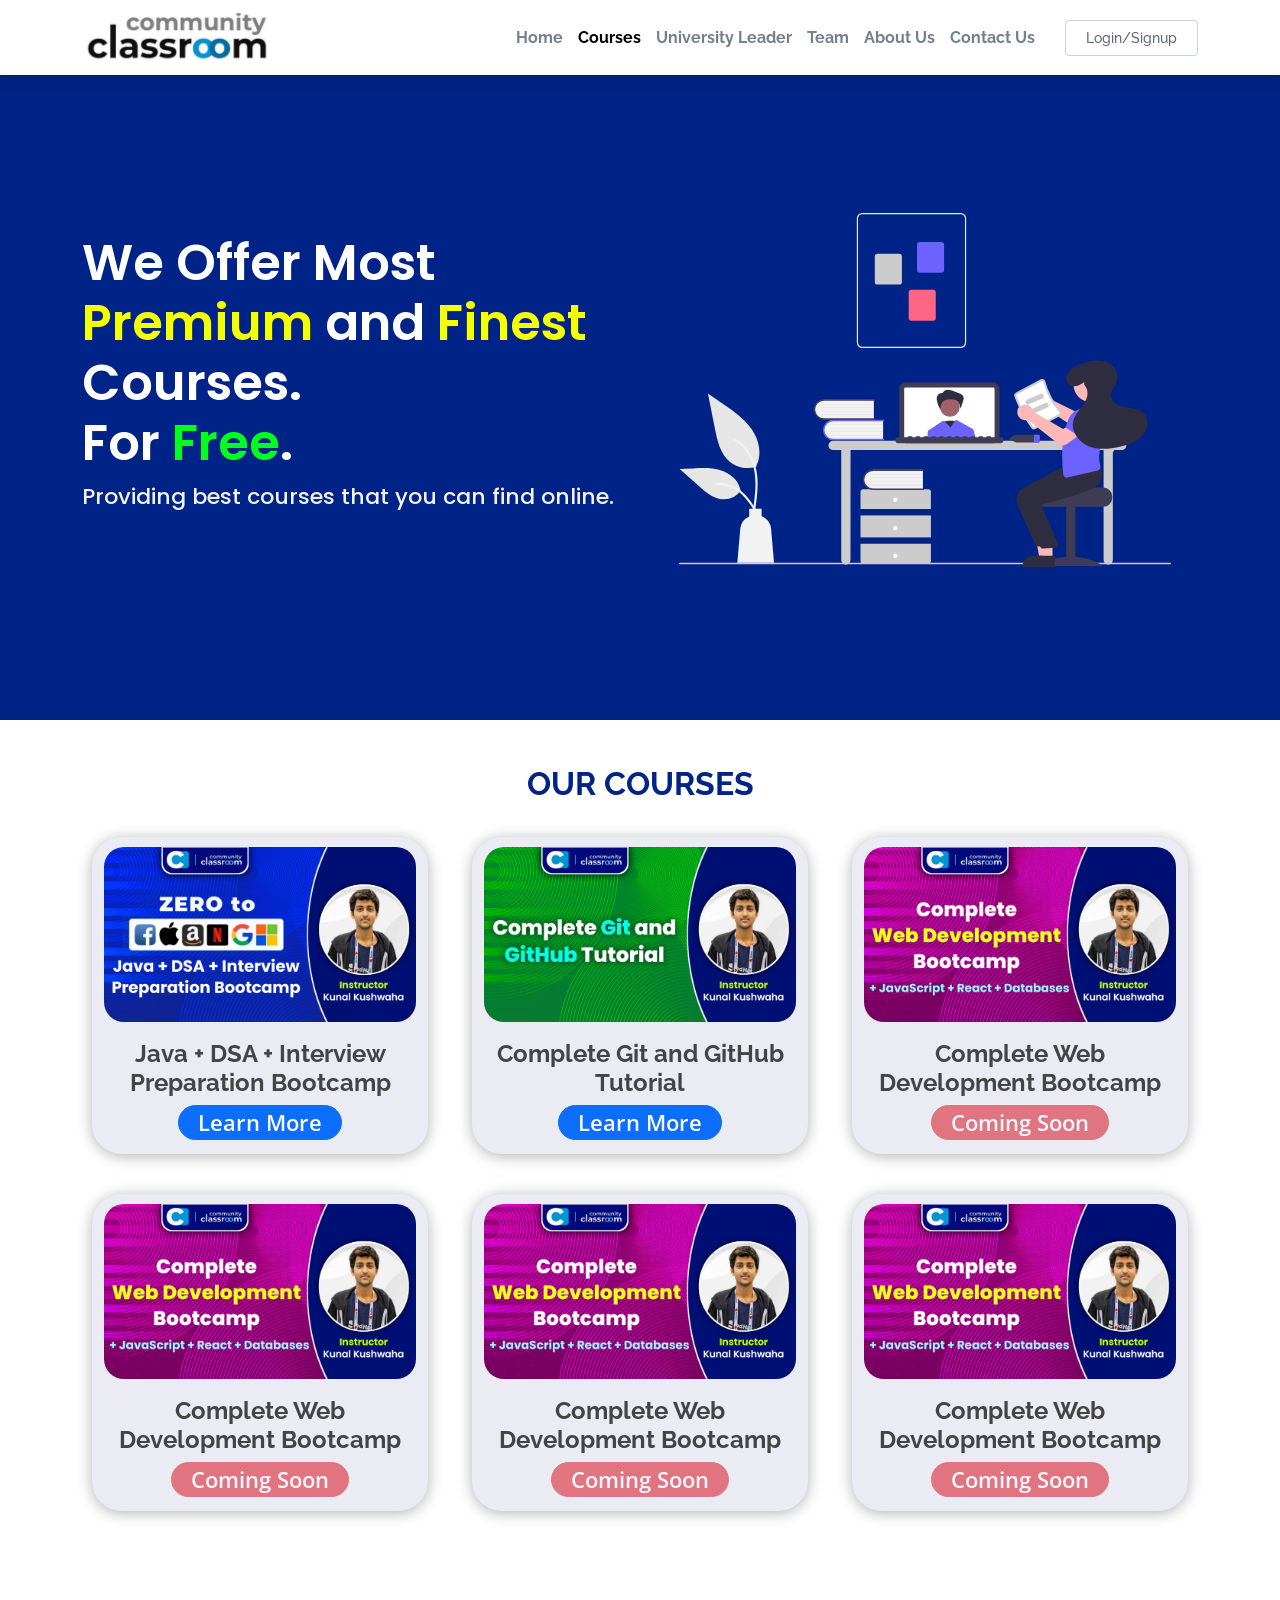
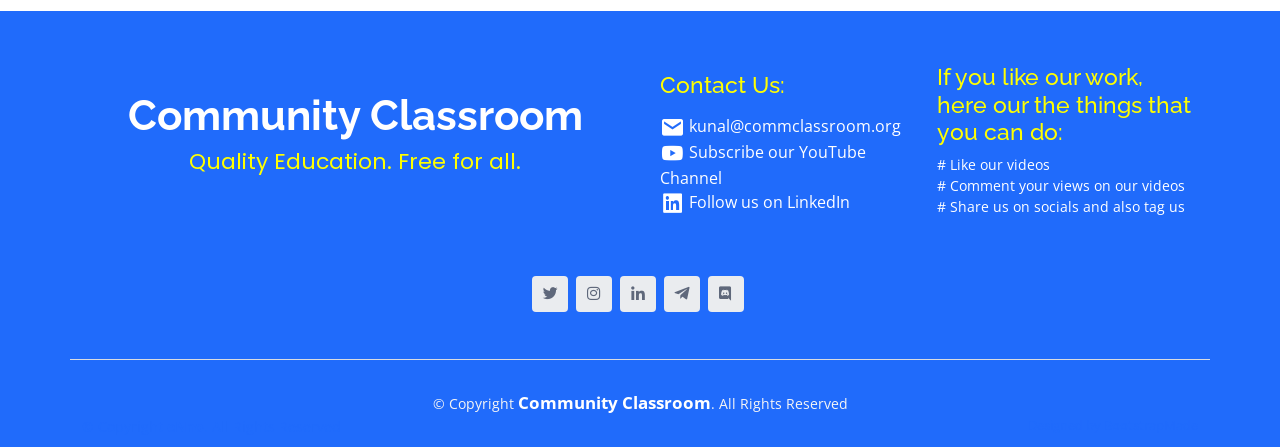
==== courses.html @ dfbcad8d "website template for commclassroom" ====
<!DOCTYPE html>
<html lang="en">

<head>
    <meta charset="utf-8">
    <meta content="width=device-width, initial-scale=1.0" name="viewport">

    <title>Community Classroom - Quality Education. Free for all.</title>
    <meta content="" name="description">
    <meta content="" name="keywords">

    <!-- Favicons -->
    <link href="assets/img/logo.png" rel="icon">
    <link href="assets/img/logo.png" rel="apple-touch-icon">

    <!-- Google Fonts -->
    <link href="https://fonts.googleapis.com/css?family=Open+Sans:300,300i,400,400i,600,600i,700,700i|Raleway:300,300i,400,400i,500,500i,600,600i,700,700i|Poppins:300,300i,400,400i,500,500i,600,600i,700,700i" rel="stylesheet">

    <!-- Vendor CSS Files -->
    <link href="assets/vendor/bootstrap/css/bootstrap.min.css" rel="stylesheet">
    <link href="assets/vendor/bootstrap-icons/bootstrap-icons.css" rel="stylesheet">
    <link href="assets/vendor/boxicons/css/boxicons.min.css" rel="stylesheet">
    <link href="assets/vendor/glightbox/css/glightbox.min.css" rel="stylesheet">
    <link href="assets/vendor/swiper/swiper-bundle.min.css" rel="stylesheet">

    <!-- Template Main CSS File -->
    <link href="assets/css/style.css" rel="stylesheet">
</head>

<body>

    <!-- ======= Header ======= -->
    <header id="header" class="fixed-top">
        <div class="container d-flex align-items-center justify-content-between">

            <h1 class="logo"><a href="index.html"><img src="assets/img/logo2.jpg" alt="" class="img-fluid"></a></h1>

            <nav id="navbar" class="navbar">
                <ul>
                    <li><a class="nav-link" href="index.html">Home</a></li>
                    <li><a class="nav-link active" href="">Courses</a></li>
                    <li><a class="nav-link" href="index.html#universityleader">University Leader</a></li>
                    <li><a class="nav-link" href="index.html#team">Team</a></li>
                    <li><a class="nav-link" href="index.html#about">About Us</a></li>
                    <!-- <li class="dropdown"><a href="#"><span>Drop Down</span> <i class="bi bi-chevron-down"></i></a>
                        <ul>
                            <li><a href="#">Drop Down 1</a></li>
                 <li class="dropdown"><a href="#"><span>Deep Drop Down</span> <i class="bi bi-chevron-right"></i></a>
                <ul>
                  <li><a href="#">Deep Drop Down 1</a></li>
                  <li><a href="#">Deep Drop Down 2</a></li>
                  <li><a href="#">Deep Drop Down 3</a></li>
                  <li><a href="#">Deep Drop Down 4</a></li>
                  <li><a href="#">Deep Drop Down 5</a></li>
                </ul>
              </li>
              <li><a href="#">Drop Down 2</a></li>
              <li><a href="#">Drop Down 3</a></li>
              <li><a href="#">Drop Down 4</a></li>
            </ul>
          </li>-->
                    <li><a class="nav-link scrollto" href="#contact">Contact Us</a></li>
                    <li><a class="getstarted" href="">Login/Signup</a></li>
                </ul>
                <i class="bi bi-list mobile-nav-toggle"></i>
            </nav><!-- .navbar -->

        </div>
    </header>
    <!-- End Header -->


    <!-- ======= Hero Section ======= -->
    <section id="coursepage" class="d-flex align-items-center">

        <div class="container">
            <div class="row">
                <div class="col-lg-6 pt-5 pt-lg-0 order-2 order-lg-1 d-flex flex-column justify-content-center" style="justify-content: center;">
                    <h1>We Offer Most <span style="color: #F4FF00">Premium</span> and <span style="color: #F4FF00">Finest</span> Courses. <br> For <span style="color: #00FF1D">Free</span>.</h1>
                    <h2>Providing best courses that you can find online.</h2>
                </div>
                <div class="col-lg-6 order-1 order-lg-2 coursepage-img">
                    <img src="assets/img/course.svg" class="img-fluid" style="height: 90%" alt="">
                </div>
            </div>
        </div>

    </section>
    <!-- End Hero -->


    <main id="main">


        <!-- ======= Courses Section ======= -->
        <section id="coursespanel" class="coursespanel">
            <div class="container">

                <div class="section-title" style="padding-bottom: 12px">
                    <h2>Our Courses</h2>
                </div>

                <div class="row justify-content-center">
                    <div class="col-lg-4 col-md-6 d-flex align-items-stretch">
                        <div class="coursecard">
                            <img src="assets/img/coursebanners/javadsabootcamp.jpg" alt="">
                            <h3>Java + DSA + Interview Preparation Bootcamp</h3>
                            <a class="btn btn-primary button" href="courses/javadsabootcamp.html" role="button">Learn More</a>
                        </div>
                    </div>

                    <div class="col-lg-4 col-md-6 d-flex align-items-stretch">
                        <div class="coursecard">
                            <img src="assets/img/coursebanners/gitandgithub.jpg" alt="">
                            <h3>Complete Git and GitHub Tutorial</h3>
                            <a class="btn btn-primary button" href="courses/gitandgithub.html" role="button">Learn More</a>
                        </div>
                    </div>

                    <div class="col-lg-4 col-md-6 d-flex align-items-stretch">
                        <div class="coursecard">
                            <img src="assets/img/coursebanners/webdevelopment.jpg" alt="">
                            <h3>Complete Web Development Bootcamp</h3>
                            <a class="btn btn-danger button disabled" href="#" role="button">Coming Soon</a>
                        </div>
                    </div>
                    
                    <div class="col-lg-4 col-md-6 d-flex align-items-stretch">
                        <div class="coursecard">
                            <img src="assets/img/coursebanners/webdevelopment.jpg" alt="">
                            <h3>Complete Web Development Bootcamp</h3>
                            <a class="btn btn-danger button disabled" href="#" role="button">Coming Soon</a>
                        </div>
                    </div>
                    
                    <div class="col-lg-4 col-md-6 d-flex align-items-stretch">
                        <div class="coursecard">
                            <img src="assets/img/coursebanners/webdevelopment.jpg" alt="">
                            <h3>Complete Web Development Bootcamp</h3>
                            <a class="btn btn-danger button disabled" href="#" role="button">Coming Soon</a>
                        </div>
                    </div>
                    
                    <div class="col-lg-4 col-md-6 d-flex align-items-stretch">
                        <div class="coursecard">
                            <img src="assets/img/coursebanners/webdevelopment.jpg" alt="">
                            <h3>Complete Web Development Bootcamp</h3>
                            <a class="btn btn-danger button disabled" href="#" role="button">Coming Soon</a>
                        </div>
                    </div>
                </div>

            </div>
        </section>

        <!-- ======= Courses Section ======= -->

   
    </main>


    <!-- ======= Footer ======= -->
    <footer id="contact">

        <div class="footer-top">

            <div class="container">

                <div class="row justify-content-center">
                    <div class="col-sm-6 foot1">
                        <h3>Community Classroom</h3>
                        <p class="tagline">Quality Education. Free for all.</p>
                    </div>
                    <div class="col-sm-3 foot2">
                        <h3>Contact Us:</h3>
                        <span><i class='bx bxs-envelope'></i>kunal@commclassroom.org</span><br>
                        <span><i class='bx bxl-youtube'></i><a href="https://www.youtube.com/c/KunalKushwaha">Subscribe our YouTube Channel</a></span><br>
                        <span><i class='bx bxl-linkedin-square'></i><a href="https://www.linkedin.com/company/commclassroom">Follow us on LinkedIn</a></span><br>
                    </div>
                    <div class="col-sm-3 foot3">
                        <h3>If you like our work, here our the things that you can do:</h3>
                        <p># Like our videos <br> # Comment your views on our videos <br> # Share us on socials and also tag us</p>
                    </div>
                </div>

                <div class="social-links">
                    <a href="https://twitter.com/commclassroom" class="twitter"><i class="bx bxl-twitter"></i></a>
                    <a href="https://www.instagram.com/commclassroom/" class="instagram"><i class="bx bxl-instagram"></i></a>
                    <a href="https://www.linkedin.com/company/commclassroom" class="linkedin"><i class="bx bxl-linkedin"></i></a>
                    <a href="https://t.me/commclassroom" class="telegram"><i class="bx bxl-telegram"></i></a>
                    <a href="https://discord.io/commclassroom" class="discord"><i class="bx bxl-discord"></i></a>
                </div>

            </div>
        </div>

        <div class="container footer-bottom clearfix">
            <div class="cccopyright">
                © Copyright <strong><span style="color: white; font-size: 17px">Community Classroom</span></strong>. All Rights Reserved
            </div>
            <div class="copyright">
                &copy; Copyright <strong><span>eNno</span></strong>. All Rights Reserved
            </div>
            <div class="credits">
                Designed by <a href="https://bootstrapmade.com/">BootstrapMade</a>
            </div>
        </div>
    </footer>
    <!-- End Footer -->



    <a href="#" class="back-to-top d-flex align-items-center justify-content-center"><i class="bi bi-arrow-up-short"></i></a>

    <!-- Vendor JS Files -->
    <script src="assets/vendor/bootstrap/js/bootstrap.bundle.min.js"></script>
    <script src="assets/vendor/glightbox/js/glightbox.min.js"></script>
    <script src="assets/vendor/isotope-layout/isotope.pkgd.min.js"></script>
    <script src="assets/vendor/php-email-form/validate.js"></script>
    <script src="assets/vendor/purecounter/purecounter.js"></script>
    <script src="assets/vendor/swiper/swiper-bundle.min.js"></script>

    <!-- Template Main JS File -->
    <script src="assets/js/main.js"></script>

</body>

</html>
---- assets/css/style.css ----
/*--------------------------------------------------------------
# General
--------------------------------------------------------------*/
body {
    font-family: "Open Sans", sans-serif;
    color: #444444;
}

a {
    color: #14c871;
    text-decoration: none;
}

a:hover {
    color: #206bfb;
    text-decoration: none;
}

h1,
h2,
h3,
h4,
h5,
h6 {
    font-family: "Raleway", sans-serif;
}




/*--------------------------------------------------------------
# Back to top button
--------------------------------------------------------------*/
.back-to-top {
    position: fixed;
    visibility: hidden;
    opacity: 0;
    right: 15px;
    bottom: 15px;
    z-index: 996;
    background-color: darkblue;
    width: 40px;
    height: 40px;
    border-radius: 4px;
    transition: all 0.4s;
}

.back-to-top i {
    font-size: 24px;
    color: #fff;
    line-height: 0;
}

.back-to-top:hover {
    background: #33eb92;
    color: #fff;
}

.back-to-top.active {
    visibility: visible;
    opacity: 1;
}




/*--------------------------------------------------------------
# Header
--------------------------------------------------------------*/
#header {
    background: #fff;
    transition: all 0.5s;
    z-index: 997;
    padding: 5px 0;
    box-shadow: 0px 2px 15px rgba(0, 0, 0, 0.2);
}

#header.header-scrolled {
    box-shadow: 0px 2px 15px rgba(0, 0, 0, 0.4);
    padding: 0px 0;
}

#header .logo {
    font-size: 27px;
    margin: 0;
    padding: 0;
    line-height: 1;
    font-weight: 800;
    letter-spacing: 0.5px;
}

#header .logo a {
    color: dodgerblue;
}

#header .logo img {
    height: 60px;
    margin-bottom: 5px;
}

@media (max-width: 991px) {
    #header {
        padding: 12px 0;
    }
}


/*--------------------------------------------------------------
# Navigation Menu
--------------------------------------------------------------*/
/**
* Desktop Navigation 
*/
.navbar {
    padding: 0;
}

.navbar ul {
    margin: 0;
    padding: 0;
    display: flex;
    list-style: none;
    align-items: center;
}

.navbar li {
    position: relative;
}

.navbar a,
.navbar a:focus {
    display: flex;
    align-items: center;
    justify-content: space-between;
    padding: 10px 0 10px 15px;
    font-family: "Raleway", sans-serif;
    font-size: 16px;
    font-weight: 700;
    color: slategrey;
    white-space: nowrap;
    transition: 0.3s;
}

.navbar a i,
.navbar a:focus i {
    font-size: 12px;
    line-height: 0;
    margin-left: 5px;
}

.navbar a:hover,
.navbar .active,
.navbar .active:focus,
.navbar li:hover > a {
    color: #000000;
}

.navbar .getstarted {
    padding: 10px 20px;
    margin-left: 30px;
    border-radius: 4px;
    line-height: 1;
    color: #5f687b;
    font-size: 14px;
    font-weight: 500;
    border: 1px solid #cdd1d9;
}

.navbar .getstarted:focus-within {
    font-size: 14px;
    font-weight: 500;
    transition: 0.8s;
    padding: 10px 20px;
    margin-left: 30px;
    border-radius: 4px;
    line-height: 1;
}

.navbar .getstarted:hover {
    transition: 0.3s;
    background: #206bfb;
    color: #fff;
    border-color: #206bfb;
}

.navbar .dropdown ul {
    display: block;
    position: absolute;
    left: 14px;
    top: calc(100% + 30px);
    margin: 0;
    padding: 10px 0;
    z-index: 99;
    opacity: 0;
    visibility: hidden;
    background: #fff;
    box-shadow: 0px 0px 30px rgba(127, 137, 161, 0.25);
    transition: 0.3s;
    border-radius: 4px;
}

.navbar .dropdown ul li {
    min-width: 200px;
}

.navbar .dropdown ul a {
    padding: 10px 20px;
    font-size: 15px;
    text-transform: none;
    font-weight: 600;
}

.navbar .dropdown ul a i {
    font-size: 12px;
}

.navbar .dropdown ul a:hover,
.navbar .dropdown ul .active:hover,
.navbar .dropdown ul li:hover > a {
    color: #16df7e;
}

.navbar .dropdown:hover > ul {
    opacity: 1;
    top: 100%;
    visibility: visible;
}

.navbar .dropdown .dropdown ul {
    top: 0;
    left: calc(100% - 30px);
    visibility: hidden;
}

.navbar .dropdown .dropdown:hover > ul {
    opacity: 1;
    top: 0;
    left: 100%;
    visibility: visible;
}

@media (max-width: 1366px) {
    .navbar .dropdown .dropdown ul {
        left: -90%;
    }

    .navbar .dropdown .dropdown:hover > ul {
        left: -100%;
    }
}

/**
* Mobile Navigation 
*/
.mobile-nav-toggle {
    color: #5f687b;
    font-size: 28px;
    cursor: pointer;
    display: none;
    line-height: 0;
    transition: 0.5s;
}

.mobile-nav-toggle.bi-x {
    color: #fff;
}

@media (max-width: 991px) {
    .mobile-nav-toggle {
        display: block;
    }

    .navbar ul {
        display: none;
    }
}

.navbar-mobile {
    position: fixed;
    overflow: hidden;
    top: 0;
    right: 0;
    left: 0;
    bottom: 0;
    background: rgba(73, 80, 94, 0.9);
    transition: 0.3s;
    z-index: 999;
}

.navbar-mobile .mobile-nav-toggle {
    position: absolute;
    top: 15px;
    right: 15px;
}

.navbar-mobile ul {
    display: block;
    position: absolute;
    top: 55px;
    right: 15px;
    bottom: 15px;
    left: 15px;
    padding: 10px 0;
    border-radius: 10px;
    background-color: #fff;
    overflow-y: auto;
    transition: 0.3s;
}

.navbar-mobile a {
    padding: 10px 20px;
    font-size: 15px;
    color: #5f687b;
}

.navbar-mobile a:hover,
.navbar-mobile .active,
.navbar-mobile li:hover > a {
    color: #16df7e;
}

.navbar-mobile .getstarted {
    margin: 15px;
    padding: 10px 15px;
}

.navbar-mobile .dropdown ul {
    position: static;
    display: none;
    margin: 10px 20px;
    padding: 10px 0;
    z-index: 99;
    opacity: 1;
    visibility: visible;
    background: #fff;
    box-shadow: 0px 0px 30px rgba(127, 137, 161, 0.25);
}

.navbar-mobile .dropdown ul li {
    min-width: 200px;
}

.navbar-mobile .dropdown ul a {
    padding: 10px 20px;
}

.navbar-mobile .dropdown ul a i {
    font-size: 12px;
}

.navbar-mobile .dropdown ul a:hover,
.navbar-mobile .dropdown ul .active:hover,
.navbar-mobile .dropdown ul li:hover > a {
    color: #16df7e;
}

.navbar-mobile .dropdown > .dropdown-active {
    display: block;
}




/*--------------------------------------------------------------
# Hero Section
--------------------------------------------------------------*/
#hero {
    width: 100%;
    height: 70vh;
    background: #ffffff;
    padding-top: 160px;
}

#hero h1 {
    margin: 0;
    font-size: 55px;
    font-weight: 700;
    line-height: 65px;
    color: #181818;
}

#hero h2 {
    color: #858ea1;
    margin: 8px 0px 35px 0;
    font-size: 22px;
    line-height: 32px;
}

#hero .btn-courses {
    font-family: "Raleway", sans-serif;
    font-weight: 500;
    font-size: 16px;
    letter-spacing: 1px;
    display: inline-block;
    padding: 11px 25px 10px 25px;
    border-radius: 20px;
    transition: 0.3s;
    color: #fff;
    background: #206bfb;
    box-shadow: 0 5px 28px rgba(0, 255, 50, 0.15);
}

#hero .btn-courses:hover {
    border-radius: 15px;
    background: #0017FF;
    color: #fff;
    box-shadow: 0 0 28px rgba(32, 107, 251, 0.40);
}

#hero .btn-watch-video {
    font-size: 16px;
    display: inline-block;
    transition: 0.5s;
    margin-left: 25px;
    color: #5f687b;
    display: inline-flex;
    align-items: center;
    justify-content: center;
}

#hero .btn-watch-video i {
    color: #949cac;
    font-size: 32px;
    line-height: 0;
    margin-right: 8px;
}

#hero .btn-watch-video:hover i {
    color: #16df7e;
}

#hero .animated {
    animation: up-down 2s ease-in-out infinite alternate-reverse both;
}

@media (max-width: 991px) {
    #hero {
        height: 100vh;
    }

    #hero .animated {
        -webkit-animation: none;
        animation: none;
    }

    #hero .hero-img {
        text-align: center;
    }

    #hero .hero-img img {
        width: 50%;
    }
}

@media (max-width: 768px) {
    #hero {
        height: auto;
    }

    #hero h1 {
        font-size: 28px;
        line-height: 36px;
    }

    #hero h2 {
        font-size: 18px;
        line-height: 24px;
        margin-bottom: 30px;
    }

    #hero .hero-img img {
        width: 70%;
    }
}

@media (max-width: 575px) {
    #hero .hero-img img {
        width: 80%;
    }
}

@-webkit-keyframes up-down {
    0% {
        transform: translateY(10px);
    }

    100% {
        transform: translateY(-10px);
    }
}

@keyframes up-down {
    0% {
        transform: translateY(10px);
    }

    100% {
        transform: translateY(-10px);
    }
}




/*--------------------------------------------------------------
# Sections General
--------------------------------------------------------------*/
section {
    padding: 60px 0;
    overflow: hidden;
}

.section-bg {
    background-color: #F2F4F7;
}

.section-title {
    margin-top: 15px;
    text-align: center;
    padding: 30px 0;
    position: relative;
}

.section-title h2 {
    font-size: 32px;
    font-weight: 700;
    text-transform: uppercase;
    margin-top: -60px;
    margin-bottom: 20px;
    padding-bottom: 0;
    color: #5f687b;
    position: relative;
    z-index: 2;
}

.section-title span {
    position: absolute;
    top: 0px;
    color: #f0f1f3;
    opacity: 0;
    left: 0;
    right: 0;
    z-index: 1;
    font-weight: 700;
    font-size: 52px;
    text-transform: uppercase;
    line-height: 0;
}

.section-title p {
    margin-bottom: 0;
    position: relative;
    z-index: 2;
}

@media (max-width: 575px) {
    .section-title h2 {
        font-size: 28px;
        margin-bottom: 15px;
    }

    .section-title span {
        font-size: 38px;
    }
}




/*--------------------------------------------------------------
# Courses
--------------------------------------------------------------*/

.courses h2 {
    color: black;
}

.courses .coursecard {
    text-align: center;
    margin-bottom: 20px;
    padding: 10px 12px 14px;
    ;
    background: #ebecf3;
    border-radius: 30px;
    transition: 0.3s;
    box-shadow: 0px 2px 15px rgba(0, 0, 0, 0.3);
}

.courses .coursecard img {
    transition: 0.3s;
    max-width: 100%;
    margin: 0 0 18px 0;
    border-radius: 20px;
}

.courses .coursecard h3 {
    font-weight: 700;
    margin-bottom: 10px;
    font-size: 24px;
}

.courses .coursecard .button {
    font-size: 22px;
    font-weight: 600;
    margin-top: -3px;
    padding: 0px;
    padding-left: 19px;
    padding-right: 19px;
    border-radius: 20px;
}

.courses .coursecard p {
    padding-top: 8px;
    font-size: 14px;
    font-style: italic;
    color: #aaaaaa;
}

.courses .coursecard:hover {
    transition: 0.3s;
    background: #ffffff;
    border-radius: 50px;
    box-shadow: 0px 2px 15px rgba(0, 0, 0, 0.5);
}

.courses .coursecard:hover img {
    transition: 0.3s;
    border-radius: 40px;
}

.courses .morecourses-btn {
    font-family: "Poppins", sans-serif;
    text-transform: uppercase;
    font-weight: 500;
    font-size: 20px;
    letter-spacing: 1px;
    display: inline-block;
    padding: 4px 18px;
    border-radius: 10px;
    transition: 0.2s;
    margin-top: 17px;
    border: 2px solid #fff;
    background-color: #8400FF;
    color: #fff;
    margin-bottom: -20px;
    box-shadow: 0px 0px 10px rgba(0, 0, 0, 0.1);
}

.courses .morecourses-btn:hover {
    box-shadow: 0px 0px 30px rgba(0, 0, 0, 0.2);
    background: #FFA800;
    color: #fff;
    transition: 0.3s;
    border-radius: 20px;
}




/*--------------------------------------------------------------
# Counts
--------------------------------------------------------------*/
.counts {
    padding: 20px;
    background-color: #F2F4F7;
}

.counts h2 {
    color: #000000;
    margin-top: -25px;
}

.counts .counters span:after {
    content: "+";
}

.counts .counters span {
    margin-top: -21px;
    font-size: 48px;
    display: block;
    color: #0670aa;
    font-weight: 700;
}

.counts .counters p {
    padding: 0;
    margin: 0 15px 20px 0;
    font-family: "Raleway", sans-serif;
    font-size: 22px;
    font-weight: 600;
}




/*--------------------------------------------------------------
# About
--------------------------------------------------------------*/
#about {
    padding: 10px;
    background-color: #ffffff;
}

.about .content h2 {
    text-align: center;
    padding-bottom: 25px;
    font-weight: 700;
    font-size: 35px;
    color: #0670aa;
}

.about .content ul {
    list-style: none;
    padding: 0;
}

.about .content ul li {
    padding-bottom: 10px;
}

.about .content ul i {
    font-size: 20px;
    padding-right: 4px;
    color: #16df7e;
}

.about .content p {
    font-size: 20px;
    line-height: 30px;
}

.about .content p:last-child {
    margin-bottom: 0;
}




/*--------------------------------------------------------------
# Features
--------------------------------------------------------------*/
.features h3 {
    margin-top: -55px;
}

.features .icon-box {
    text-align: center;
    border: 1px solid #fff;
    padding: 30px 20px;
    transition: all ease-in-out 0.2s;
    background: #fff;
    border-radius: 30px;
}

.features .icon-box .icon {
    margin: 0 auto;
    display: flex;
    align-items: center;
    justify-content: center;
    margin-bottom: 20px;
    transition: ease-in-out 0.3s;
}

.features .icon-box .icon i {
    color: #16df7e;
    font-size: 120px;
    transition: 0.3s;
}

.features .icon-box h4 {
    font-weight: 700;
    margin-bottom: 15px;
    font-size: 25px;
}

.features .icon-box p {
    margin-top: -10px;
    line-height: 24px;
    font-size: 14px;
    margin-bottom: 0;
}

.features .icon-box:hover {
    transition: all ease-in-out 0.2s;
    box-shadow: 0px 2px 15px rgba(0, 0, 0, 0.1);
    border-color: #eaecef;
}

.features .icon-box:hover h4 {
    color: dodgerblue;
}



/*--------------------------------------------------------------
# Testimonials
--------------------------------------------------------------*/
.testimonials {
    padding: 40px;
    background-color: white;
}

.testimonials h2 {
    padding-top: 35px;
    color: black;
}

.testimonials .testimonial-item {
    box-sizing: content-box;
    min-height: 320px;
}

.testimonials .testimonial-item .testimonial-img {
    width: 90px;
    border-radius: 50%;
    margin: -40px 0 0 40px;
    position: relative;
    z-index: 2;
    border: 6px solid #fff;
}

.testimonials .testimonial-item h3 {
    font-size: 18px;
    font-weight: bold;
    margin: 10px 0 5px 45px;
    color: #111;
}

.testimonials .testimonial-item h4 {
    font-size: 14px;
    color: #999;
    margin: 0 0 0 45px;
}

.testimonials .testimonial-item .quote-icon-left,
.testimonials .testimonial-item .quote-icon-right {
    color: #e4e6ea;
    font-size: 26px;
}

.testimonials .testimonial-item .quote-icon-left {
    display: inline-block;
    left: -5px;
    position: relative;
}

.testimonials .testimonial-item .quote-icon-right {
    display: inline-block;
    right: -5px;
    position: relative;
    top: 10px;
}

.testimonials .testimonial-item p {
    font-style: italic;
    margin: -20px 15px 0 15px;
    padding: 20px 20px 60px 20px;
    background: white;
    position: relative;
    border-radius: 6px;
    position: relative;
    z-index: 1;
}

.testimonials .swiper-pagination {
    margin-top: 20px;
    position: relative;
}

.testimonials .swiper-pagination .swiper-pagination-bullet {
    width: 12px;
    height: 12px;
    background-color: #fff;
    opacity: 1;
    border: 1px solid dodgerblue;
}

.testimonials .swiper-pagination .swiper-pagination-bullet-active {
    background-color: dodgerblue;
}




/*--------------------------------------------------------------
# University Leader
--------------------------------------------------------------*/
.universityleader {
    background-color: #206bfb;
    background-size: cover;
    padding: 60px 0;
}

.universityleader h3 {
    color: #fff;
    font-size: 34px;
    font-weight: 700;
    padding-bottom: 15px;
}

.universityleader h2 {
    color: #fff;
    font-size: 34px;
    font-weight: 700;
    padding-bottom: 30px;
}

.universityleader p {
    padding-top: 20px;
    padding-right: 10px;
    padding-left: 10px;
    font-size: 18px;
    color: #fff;
}

.universityleader .ans {
    margin-top: -20px;
    font-weight: 600;
    font-size: 18px;
    color: #fff;
}

.universityleader .universityleader-btn {
    font-family: "Raleway", sans-serif;
    text-transform: uppercase;
    font-weight: 500;
    font-size: 16px;
    letter-spacing: 1px;
    display: inline-block;
    padding: 4px 12px;
    border-radius: 4px;
    transition: 0.2s;
    margin-top: -5px;
    border: 2px solid #fff;
    color: #fff;
}

.universityleader .universityleader-btn:hover {
    background: #fff;
    color: #206bfb;
    border-color: #206bfb;
}




/*--------------------------------------------------------------
# Team
--------------------------------------------------------------*/
.team h2 {
    color: black;
}

.team .member {
    text-align: center;
    margin-bottom: 20px;
    padding: 18px 20px;
    background: #fff;
    border-radius: 50px;
}

.team .member img {
    max-width: 100%;
    margin: 0 0 18px 0;
    border-radius: 40px;
}

.team .member h3 {
    font-weight: 700;
    margin-bottom: 2px;
    font-size: 25px;
}

.team .member span {
    font-style: italic;
    display: block;
    font-size: 16px;
}

.team .member p {
    padding-top: 8px;
    font-size: 14px;
    font-style: italic;
    color: #aaaaaa;
}

.team .member .social {
    margin-top: 15px;
}

.team .member .social a {
    color: #919191;
    transition: 0.3s;
}

.team .member .social a:hover {
    color: dodgerblue;
}

.team .member .social i {
    font-size: 18px;
    margin: 0 2px;
}




/*--------------------------------------------------------------
# Contact
--------------------------------------------------------------*/
#contact {
    background-color: #206bfb;
    color: #5f687b;
    font-size: 14px;
    position: relative;
}

#contact .footer-top {
    position: relative;
    z-index: 2;
    text-align: center;
    padding: 40px 0px;
    margin-bottom: -43px;
}

#contact .footer-top .foot1 {
    font: poppins;
    font-family: "Poppins", sans-serif;
    padding: 40px;
}

#contact .footer-top .foot1 h3 {
    margin-bottom: -4px;
    color: white;
}

#contact .footer-top .foot1 p {
    text-align: center;
    font-size: 22px;
    color: yellow;
}

#contact .footer-top h3 {
    font-size: 42px;
    font-weight: 700;
    color: yellow;
    position: relative;
    padding-bottom: 0;
    margin-bottom: 0;
}

#contact .footer-top .foot2 {
    padding: 20px;
    text-align: left;
}

#contact .footer-top .foot2 h3 {
    font-weight: 500;
    padding-bottom: 15px;
    font-size: 23px;
}

#contact .footer-top .foot3 {
    padding: 12px;
    text-align: left;
}

#contact .footer-top .foot3 h3 {
    font-weight: 500;
    padding-bottom: 0px;
    font-size: 23px;
}

#contact .footer-top .foot2 span {
    font-size: 16px;
    padding: 0px;
    color: white;
}

#contact .footer-top .foot2 span i {
    vertical-align: middle;
    font-size: 25px;
    padding-right: 4px;
    color: white;
}

#contact .footer-top .foot2 span a {
    color: white;
}

#contact .footer-top .foot2 span a:hover {
    text-decoration: underline;
    color: white;
}

#contact .footer-top .tagline {
    font-size: 23px;
    font-style: normal;
}

#contact .footer-top p {
    text-align: left;
    color: white;
    font-size: 15;
    margin: 8px 0 0 0;
    padding: 0;
}

#contact .footer-top .social-links {
    margin-top: 40px;
    margin-bottom: 50px;
}

#contact .footer-top .social-links a {
    font-size: 18px;
    display: inline-block;
    background: #eaecef;
    color: #5f687b;
    line-height: 1;
    padding: 8px 0;
    margin-right: 4px;
    border-radius: 4px;
    text-align: center;
    width: 36px;
    height: 36px;
    transition: 0.3s;
}

#contact .footer-top .social-links a:hover {
    background-color: #5f687b;
    color: #eaecef;
    text-decoration: none;
}

#contact .footer-bottom {
    border-top: 1px solid #d9dce2;
    z-index: 2;
    position: relative;
    padding-top: 10px;
    padding-bottom: 10px;
}

#contact .cccopyright {
    text-align: center;
    padding-top: 20px;
    color: whitesmoke;
}

#contact .copyright {
    color: #206bfb;
    float: left;
}

#contact .credits {
    color: #206bfb;
    float: right;
    font-size: 13px;
}

#contact .credits a {
    color: #206bfb;
}

@media (max-width: 992px) {

    #contact .copyright,
    #contact .credits {
        float: none;
        -moz-text-align-last: center;
        text-align-last: center;
    }
}




/*--------------------------------------------------------------
# Course Page
--------------------------------------------------------------*/
#coursepage {
    width: 100%;
    height: 80vh;
    background: #002387;
    padding-top: 120px;
}

#coursepage h1 {
    font-family: 'Poppins', sans-serif;
    margin: 0;
    font-size: 50px;
    font-weight: 600;
    line-height: 60px;
    color: #fff;
}

#coursepage h2 {
    font-family: 'Poppins', sans-serif;
    color: #F3F3F3;
    margin: 8px 0px 35px 0;
    font-size: 22px;
    line-height: 32px;
}

#coursepage .coursepage-img {
    display: flex;
    justify-content: center;
    align-items: center;
}



@media (max-width: 991px) {
    #coursepage {
        height: 100vh;
    }

    #coursepage .coursepage-img {
        text-align: center;
    }

    #coursepage .coursepage-img img {
        width: 50%;
    }
}

@media (max-width: 768px) {
    #coursepage {
        height: auto;
    }

    #coursepage h1 {
        font-size: 28px;
        line-height: 36px;
    }

    #coursepage h2 {
        font-size: 18px;
        line-height: 24px;
        margin-bottom: 30px;
    }

    #coursepage .coursepage-img img {
        width: 70%;
    }
}

@media (max-width: 575px) {
    #coursepage .coursepage-img img {
        width: 80%;
    }
}




/*--------------------------------------------------------------
# Courses (Course Page)
--------------------------------------------------------------*/
.coursespanel {
    background-color: #fff;
}

.coursespanel h2 {
    color: #002387;
}

.coursespanel .coursecard {
    text-align: center;
    margin-left: 10px;
    margin-right: 10px;
    margin-bottom: 40px;
    padding: 10px 12px 14px;
    ;
    background: #ebecf3;
    border-radius: 30px;
    transition: 0.3s;
    box-shadow: 0px 2px 15px rgba(0, 0, 0, 0.3);
}

.coursespanel .coursecard img {
    transition: 0.3s;
    max-width: 100%;
    margin: 0 0 18px 0;
    border-radius: 20px;
}

.coursespanel .coursecard h3 {
    font-weight: 700;
    margin-bottom: 10px;
    font-size: 24px;
}

.coursespanel .coursecard .button {
    font-size: 22px;
    font-weight: 600;
    margin-top: -3px;
    padding: 0px;
    padding-left: 19px;
    padding-right: 19px;
    border-radius: 20px;
}

.coursespanel .coursecard p {
    padding-top: 8px;
    font-size: 14px;
    font-style: italic;
    color: #aaaaaa;
}

.coursespanel .coursecard:hover {
    transition: 0.3s;
    background: #ffffff;
    border-radius: 50px;
    box-shadow: 0px 2px 15px rgba(0, 0, 0, 0.5);
}

.coursespanel .coursecard:hover img {
    transition: 0.3s;
    border-radius: 40px;
}




/*    Course View    */

#coursename {
    width: 100%;
    height: 43vh;
    background: #002387;
    padding-top: 140px;
}

#coursename h1 {
    font-family: 'Poppins', sans-serif;
    margin: 0;
    text-align: center;
    font-size: 50px;
    font-weight: 600;
    line-height: 60px;
    color: #fff;
}

#coursename h2 {
    font-family: 'Poppins', sans-serif;
    color: #F3F3F3;
    margin: 8px 0px 35px 0;
    font-size: 22px;
    line-height: 32px;
}

#coursename .dummy {}

#coursename .coursename-img {

    display: flex;
    justify-content: center;
    align-items: center;
}

#coursename .coursename-img img {
    border-radius: 20px;
    border: 5px solid #FFF;
}



@media (max-width: 991px) {
    #coursename {
        height: 100vh;
    }

    #coursename .coursename-img {
        text-align: center;
    }

    #coursename .coursename-img img {
        width: 50%;
    }
}

@media (max-width: 768px) {
    #coursename {
        height: auto;
    }

    #coursename h1 {
        font-size: 28px;
        line-height: 36px;
    }

    #coursename h2 {
        font-size: 18px;
        line-height: 24px;
        margin-bottom: 30px;
    }

    #coursename .coursename-img img {
        width: 70%;
    }
}

@media (max-width: 575px) {
    #coursename .coursename-img img {
        width: 80%;
    }
}



/*    Course View Main    */
#coursemainname {
    width: 100%;
    height: 40%;
    background: #002387;
    padding-top: 140px;
}


#coursemainname h1 {
    font-family: 'Poppins', sans-serif;
    margin: 0;
    text-align: center;
    font-size: 50px;
    font-weight: 600;
    line-height: 60px;
    color: #fff;
}

.list-group-item .button {
    color: darkblue;
    align-content: stretch;
    font-size: 28px;
    font-weight: 600;
    margin-top: -1px;
    padding: 0px;
    padding-left: 19px;
    padding-right: 19px;
    border-radius: 20px;
    background-color: yellow;
    border-style: solid;
    border-color: black;
}

.list-group-item .button:hover {
    color: yellow;
    background-color: darkblue;
    border-style: solid;
    border-color: black;
}










.tablinks {
    float: left;
    font-weight: 400;
}

.tablinks:hover {
    color: darkviolet;
    font-weight: 600;
}
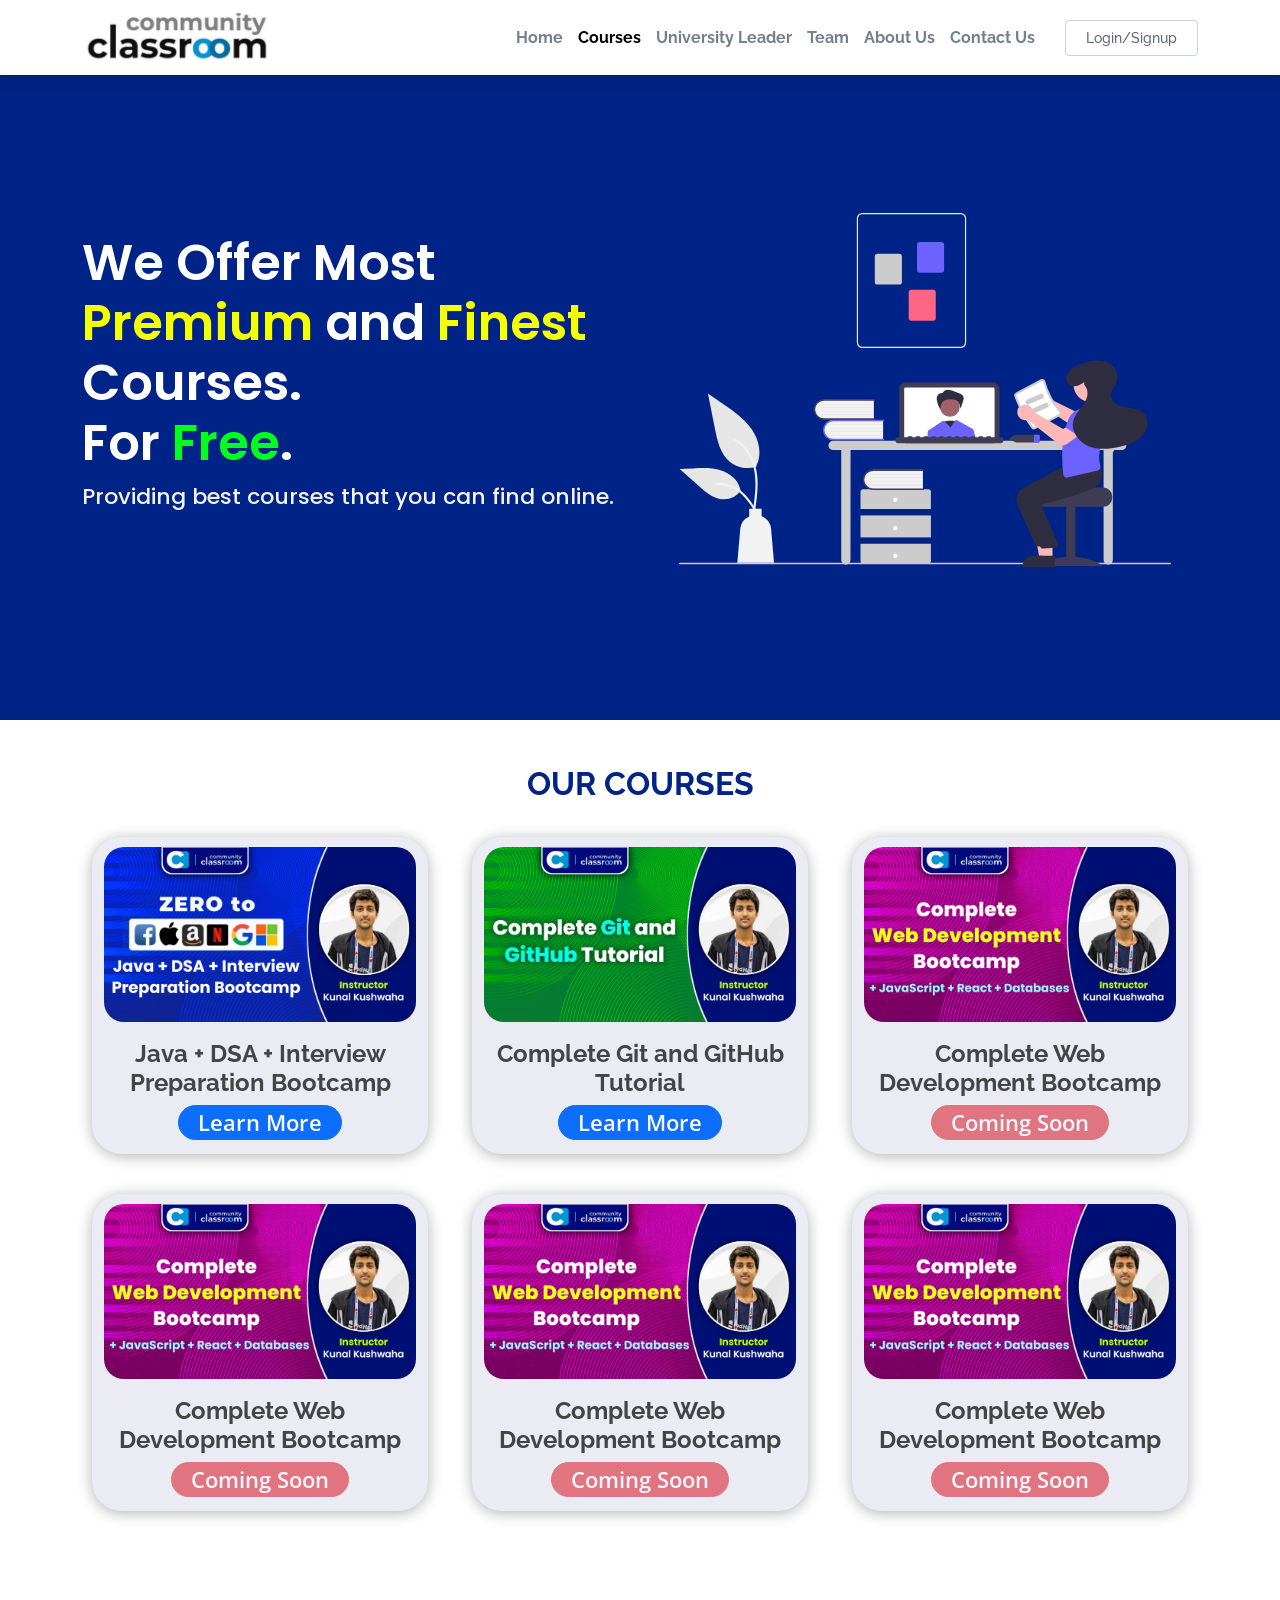
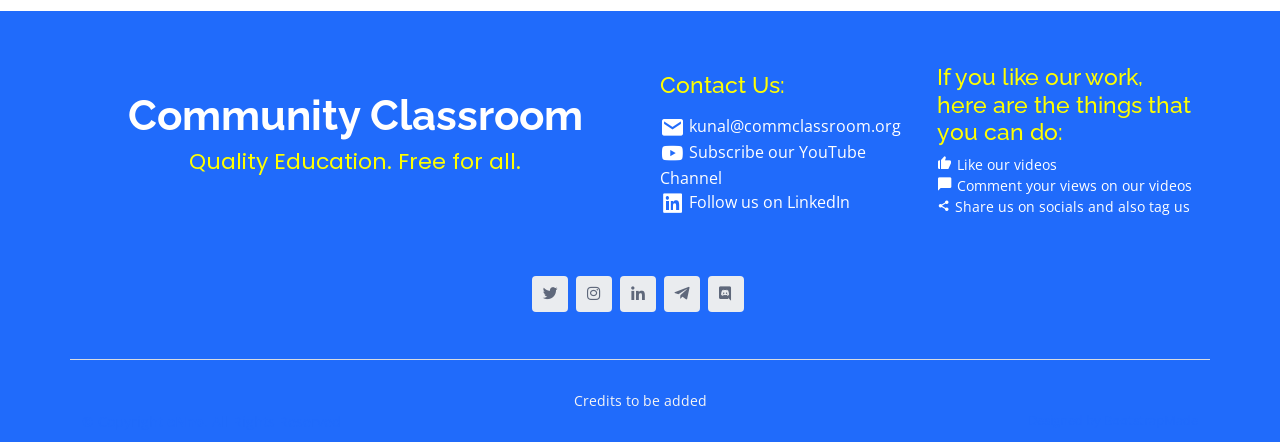
==== commit f79763e3: "made code clean" ====
--- a/courses.html
+++ b/courses.html
@@ -6,19 +6,15 @@
     <meta content="width=device-width, initial-scale=1.0" name="viewport">
 
     <title>Community Classroom - Quality Education. Free for all.</title>
-    <meta content="" name="description">
-    <meta content="" name="keywords">
 
     <!-- Favicons -->
     <link href="assets/img/logo.png" rel="icon">
-    <link href="assets/img/logo.png" rel="apple-touch-icon">
 
     <!-- Google Fonts -->
     <link href="https://fonts.googleapis.com/css?family=Open+Sans:300,300i,400,400i,600,600i,700,700i|Raleway:300,300i,400,400i,500,500i,600,600i,700,700i|Poppins:300,300i,400,400i,500,500i,600,600i,700,700i" rel="stylesheet">
 
     <!-- Vendor CSS Files -->
     <link href="assets/vendor/bootstrap/css/bootstrap.min.css" rel="stylesheet">
-    <link href="assets/vendor/bootstrap-icons/bootstrap-icons.css" rel="stylesheet">
     <link href="assets/vendor/boxicons/css/boxicons.min.css" rel="stylesheet">
     <link href="assets/vendor/glightbox/css/glightbox.min.css" rel="stylesheet">
     <link href="assets/vendor/swiper/swiper-bundle.min.css" rel="stylesheet">
@@ -42,23 +38,6 @@
                     <li><a class="nav-link" href="index.html#universityleader">University Leader</a></li>
                     <li><a class="nav-link" href="index.html#team">Team</a></li>
                     <li><a class="nav-link" href="index.html#about">About Us</a></li>
-                    <!-- <li class="dropdown"><a href="#"><span>Drop Down</span> <i class="bi bi-chevron-down"></i></a>
-                        <ul>
-                            <li><a href="#">Drop Down 1</a></li>
-                 <li class="dropdown"><a href="#"><span>Deep Drop Down</span> <i class="bi bi-chevron-right"></i></a>
-                <ul>
-                  <li><a href="#">Deep Drop Down 1</a></li>
-                  <li><a href="#">Deep Drop Down 2</a></li>
-                  <li><a href="#">Deep Drop Down 3</a></li>
-                  <li><a href="#">Deep Drop Down 4</a></li>
-                  <li><a href="#">Deep Drop Down 5</a></li>
-                </ul>
-              </li>
-              <li><a href="#">Drop Down 2</a></li>
-              <li><a href="#">Drop Down 3</a></li>
-              <li><a href="#">Drop Down 4</a></li>
-            </ul>
-          </li>-->
                     <li><a class="nav-link scrollto" href="#contact">Contact Us</a></li>
                     <li><a class="getstarted" href="">Login/Signup</a></li>
                 </ul>
@@ -103,47 +82,47 @@
                 <div class="row justify-content-center">
                     <div class="col-lg-4 col-md-6 d-flex align-items-stretch">
                         <div class="coursecard">
-                            <img src="assets/img/coursebanners/javadsabootcamp.jpg" alt="">
+                            <img src="assets/img/course-banners/javadsabootcamp.jpg" alt="">
                             <h3>Java + DSA + Interview Preparation Bootcamp</h3>
-                            <a class="btn btn-primary button" href="courses/javadsabootcamp.html" role="button">Learn More</a>
-                        </div>
-                    </div>
-
-                    <div class="col-lg-4 col-md-6 d-flex align-items-stretch">
-                        <div class="coursecard">
-                            <img src="assets/img/coursebanners/gitandgithub.jpg" alt="">
+                            <a class="btn btn-primary button" href="course-single/java-dsa-bootcamp.html" role="button">Learn More</a>
+                        </div>
+                    </div>
+
+                    <div class="col-lg-4 col-md-6 d-flex align-items-stretch">
+                        <div class="coursecard">
+                            <img src="assets/img/course-banners/gitandgithub.jpg" alt="">
                             <h3>Complete Git and GitHub Tutorial</h3>
-                            <a class="btn btn-primary button" href="courses/gitandgithub.html" role="button">Learn More</a>
-                        </div>
-                    </div>
-
-                    <div class="col-lg-4 col-md-6 d-flex align-items-stretch">
-                        <div class="coursecard">
-                            <img src="assets/img/coursebanners/webdevelopment.jpg" alt="">
-                            <h3>Complete Web Development Bootcamp</h3>
-                            <a class="btn btn-danger button disabled" href="#" role="button">Coming Soon</a>
-                        </div>
-                    </div>
-                    
-                    <div class="col-lg-4 col-md-6 d-flex align-items-stretch">
-                        <div class="coursecard">
-                            <img src="assets/img/coursebanners/webdevelopment.jpg" alt="">
-                            <h3>Complete Web Development Bootcamp</h3>
-                            <a class="btn btn-danger button disabled" href="#" role="button">Coming Soon</a>
-                        </div>
-                    </div>
-                    
-                    <div class="col-lg-4 col-md-6 d-flex align-items-stretch">
-                        <div class="coursecard">
-                            <img src="assets/img/coursebanners/webdevelopment.jpg" alt="">
-                            <h3>Complete Web Development Bootcamp</h3>
-                            <a class="btn btn-danger button disabled" href="#" role="button">Coming Soon</a>
-                        </div>
-                    </div>
-                    
-                    <div class="col-lg-4 col-md-6 d-flex align-items-stretch">
-                        <div class="coursecard">
-                            <img src="assets/img/coursebanners/webdevelopment.jpg" alt="">
+                            <a class="btn btn-primary button" href="course-single/git-github.html" role="button">Learn More</a>
+                        </div>
+                    </div>
+
+                    <div class="col-lg-4 col-md-6 d-flex align-items-stretch">
+                        <div class="coursecard">
+                            <img src="assets/img/course-banners/webdevelopment.jpg" alt="">
+                            <h3>Complete Web Development Bootcamp</h3>
+                            <a class="btn btn-danger button disabled" href="#" role="button">Coming Soon</a>
+                        </div>
+                    </div>
+
+                    <div class="col-lg-4 col-md-6 d-flex align-items-stretch">
+                        <div class="coursecard">
+                            <img src="assets/img/course-banners/webdevelopment.jpg" alt="">
+                            <h3>Complete Web Development Bootcamp</h3>
+                            <a class="btn btn-danger button disabled" href="#" role="button">Coming Soon</a>
+                        </div>
+                    </div>
+
+                    <div class="col-lg-4 col-md-6 d-flex align-items-stretch">
+                        <div class="coursecard">
+                            <img src="assets/img/course-banners/webdevelopment.jpg" alt="">
+                            <h3>Complete Web Development Bootcamp</h3>
+                            <a class="btn btn-danger button disabled" href="#" role="button">Coming Soon</a>
+                        </div>
+                    </div>
+
+                    <div class="col-lg-4 col-md-6 d-flex align-items-stretch">
+                        <div class="coursecard">
+                            <img src="assets/img/course-banners/webdevelopment.jpg" alt="">
                             <h3>Complete Web Development Bootcamp</h3>
                             <a class="btn btn-danger button disabled" href="#" role="button">Coming Soon</a>
                         </div>
@@ -155,7 +134,7 @@
 
         <!-- ======= Courses Section ======= -->
 
-   
+
     </main>
 
 
@@ -173,13 +152,13 @@
                     </div>
                     <div class="col-sm-3 foot2">
                         <h3>Contact Us:</h3>
-                        <span><i class='bx bxs-envelope'></i>kunal@commclassroom.org</span><br>
-                        <span><i class='bx bxl-youtube'></i><a href="https://www.youtube.com/c/KunalKushwaha">Subscribe our YouTube Channel</a></span><br>
+                        <span><i class='bx bxs-envelope'></i><a href="mailto:kunal@commclassroom.org">kunal@commclassroom.org</a></span><br>
+                        <span><i class='bx bxl-youtube'></i><a href="https://www.youtube.com/c/KunalKushwaha?sub_confirmation=1">Subscribe our YouTube Channel</a></span><br>
                         <span><i class='bx bxl-linkedin-square'></i><a href="https://www.linkedin.com/company/commclassroom">Follow us on LinkedIn</a></span><br>
                     </div>
                     <div class="col-sm-3 foot3">
-                        <h3>If you like our work, here our the things that you can do:</h3>
-                        <p># Like our videos <br> # Comment your views on our videos <br> # Share us on socials and also tag us</p>
+                        <h3>If you like our work, here are the things that you can do:</h3>
+                        <p><i class='bx bxs-like bx-xs'></i> Like our videos <br> <i class='bx bxs-comment bx-xs'></i> Comment your views on our videos <br> <i class='bx bxs-share-alt' ></i> Share us on socials and also tag us</p>
                     </div>
                 </div>
 
@@ -196,7 +175,7 @@
 
         <div class="container footer-bottom clearfix">
             <div class="cccopyright">
-                © Copyright <strong><span style="color: white; font-size: 17px">Community Classroom</span></strong>. All Rights Reserved
+                Credits to be added
             </div>
             <div class="copyright">
                 &copy; Copyright <strong><span>eNno</span></strong>. All Rights Reserved
@@ -207,16 +186,10 @@
         </div>
     </footer>
     <!-- End Footer -->
-
-
-
-    <a href="#" class="back-to-top d-flex align-items-center justify-content-center"><i class="bi bi-arrow-up-short"></i></a>
 
     <!-- Vendor JS Files -->
     <script src="assets/vendor/bootstrap/js/bootstrap.bundle.min.js"></script>
     <script src="assets/vendor/glightbox/js/glightbox.min.js"></script>
-    <script src="assets/vendor/isotope-layout/isotope.pkgd.min.js"></script>
-    <script src="assets/vendor/php-email-form/validate.js"></script>
     <script src="assets/vendor/purecounter/purecounter.js"></script>
     <script src="assets/vendor/swiper/swiper-bundle.min.js"></script>
 
--- a/assets/css/style.css
+++ b/assets/css/style.css
@@ -1250,12 +1250,6 @@
     }
 }
 
-
-
-
-/*--------------------------------------------------------------
-# Courses (Course Page)
---------------------------------------------------------------*/
 .coursespanel {
     background-color: #fff;
 }
@@ -1319,10 +1313,24 @@
     border-radius: 40px;
 }
 
-
-
-
-/*    Course View    */
+.icon-shape {
+    display: inline-flex;
+    align-items: center;
+    justify-content: center;
+    text-align: center;
+    vertical-align: middle
+}
+
+.text-inherit {
+    color: #18113c
+}
+
+
+
+
+/*--------------------------------------------------------------
+# Single Course Page
+--------------------------------------------------------------*/
 
 #coursename {
     width: 100%;
@@ -1408,7 +1416,10 @@
 
 
 
-/*    Course View Main    */
+/*--------------------------------------------------------------
+# Course Content Page
+--------------------------------------------------------------*/
+
 #coursemainname {
     width: 100%;
     height: 40%;
@@ -1449,15 +1460,6 @@
     border-color: black;
 }
 
-
-
-
-
-
-
-
-
-
 .tablinks {
     float: left;
     font-weight: 400;
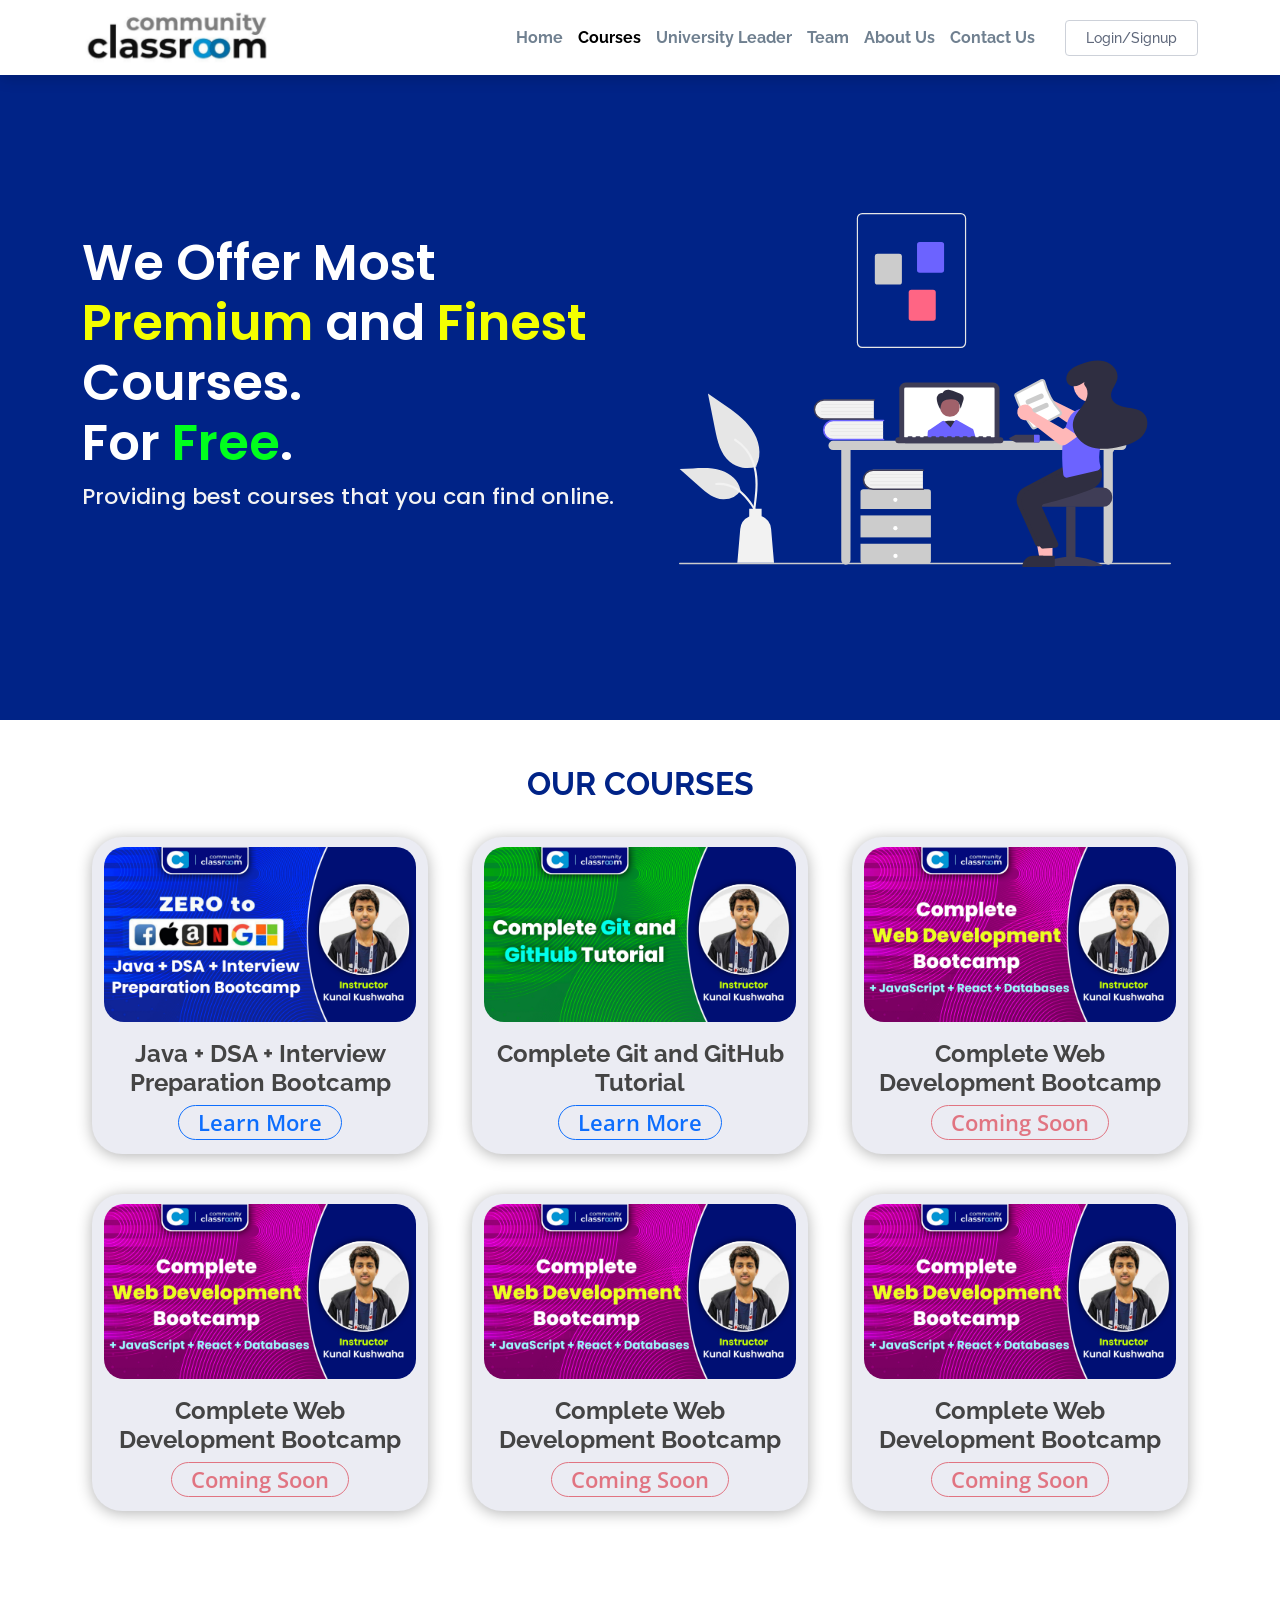
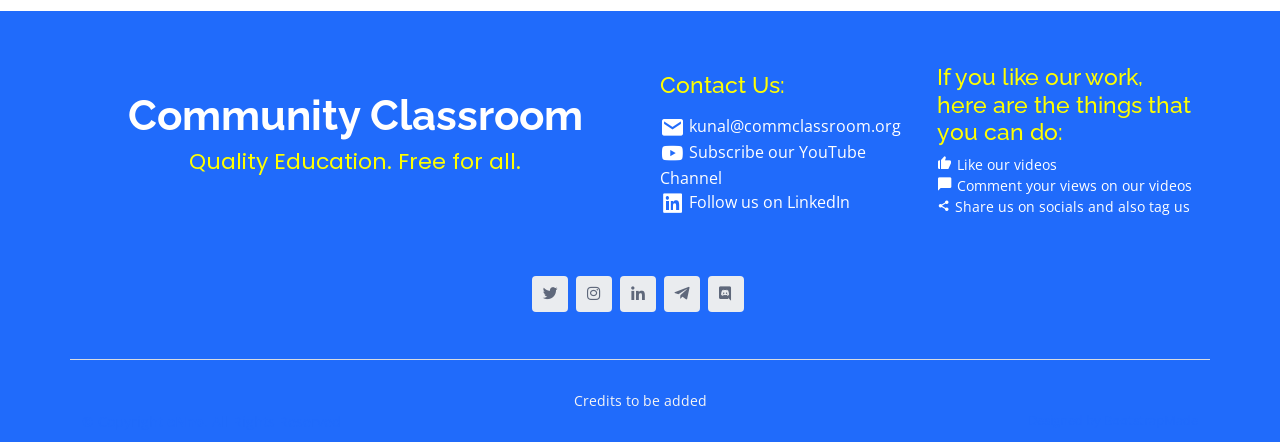
==== commit 284ed2fe: "made content load dynamic" ====
--- a/courses.html
+++ b/courses.html
@@ -41,7 +41,7 @@
                     <li><a class="nav-link scrollto" href="#contact">Contact Us</a></li>
                     <li><a class="getstarted" href="">Login/Signup</a></li>
                 </ul>
-                <i class="bi bi-list mobile-nav-toggle"></i>
+                <i class="bx bx-list-ul mobile-nav-toggle"></i>
             </nav><!-- .navbar -->
 
         </div>
@@ -84,7 +84,7 @@
                         <div class="coursecard">
                             <img src="assets/img/course-banners/javadsabootcamp.jpg" alt="">
                             <h3>Java + DSA + Interview Preparation Bootcamp</h3>
-                            <a class="btn btn-primary button" href="course-single/java-dsa-bootcamp.html" role="button">Learn More</a>
+                            <a class="btn btn-outline-primary button" href="course-single/java-dsa-bootcamp.html" role="button">Learn More</a>
                         </div>
                     </div>
 
@@ -92,39 +92,39 @@
                         <div class="coursecard">
                             <img src="assets/img/course-banners/gitandgithub.jpg" alt="">
                             <h3>Complete Git and GitHub Tutorial</h3>
-                            <a class="btn btn-primary button" href="course-single/git-github.html" role="button">Learn More</a>
-                        </div>
-                    </div>
-
-                    <div class="col-lg-4 col-md-6 d-flex align-items-stretch">
-                        <div class="coursecard">
-                            <img src="assets/img/course-banners/webdevelopment.jpg" alt="">
-                            <h3>Complete Web Development Bootcamp</h3>
-                            <a class="btn btn-danger button disabled" href="#" role="button">Coming Soon</a>
-                        </div>
-                    </div>
-
-                    <div class="col-lg-4 col-md-6 d-flex align-items-stretch">
-                        <div class="coursecard">
-                            <img src="assets/img/course-banners/webdevelopment.jpg" alt="">
-                            <h3>Complete Web Development Bootcamp</h3>
-                            <a class="btn btn-danger button disabled" href="#" role="button">Coming Soon</a>
-                        </div>
-                    </div>
-
-                    <div class="col-lg-4 col-md-6 d-flex align-items-stretch">
-                        <div class="coursecard">
-                            <img src="assets/img/course-banners/webdevelopment.jpg" alt="">
-                            <h3>Complete Web Development Bootcamp</h3>
-                            <a class="btn btn-danger button disabled" href="#" role="button">Coming Soon</a>
-                        </div>
-                    </div>
-
-                    <div class="col-lg-4 col-md-6 d-flex align-items-stretch">
-                        <div class="coursecard">
-                            <img src="assets/img/course-banners/webdevelopment.jpg" alt="">
-                            <h3>Complete Web Development Bootcamp</h3>
-                            <a class="btn btn-danger button disabled" href="#" role="button">Coming Soon</a>
+                            <a class="btn btn-outline-primary button" href="course-single/git-github.html" role="button">Learn More</a>
+                        </div>
+                    </div>
+
+                    <div class="col-lg-4 col-md-6 d-flex align-items-stretch">
+                        <div class="coursecard">
+                            <img src="assets/img/course-banners/webdevelopment.jpg" alt="">
+                            <h3>Complete Web Development Bootcamp</h3>
+                            <a class="btn btn-outline-danger button disabled" href="#" role="button">Coming Soon</a>
+                        </div>
+                    </div>
+
+                    <div class="col-lg-4 col-md-6 d-flex align-items-stretch">
+                        <div class="coursecard">
+                            <img src="assets/img/course-banners/webdevelopment.jpg" alt="">
+                            <h3>Complete Web Development Bootcamp</h3>
+                            <a class="btn btn-outline-danger button disabled" href="#" role="button">Coming Soon</a>
+                        </div>
+                    </div>
+
+                    <div class="col-lg-4 col-md-6 d-flex align-items-stretch">
+                        <div class="coursecard">
+                            <img src="assets/img/course-banners/webdevelopment.jpg" alt="">
+                            <h3>Complete Web Development Bootcamp</h3>
+                            <a class="btn btn-outline-danger button disabled" href="#" role="button">Coming Soon</a>
+                        </div>
+                    </div>
+
+                    <div class="col-lg-4 col-md-6 d-flex align-items-stretch">
+                        <div class="coursecard">
+                            <img src="assets/img/course-banners/webdevelopment.jpg" alt="">
+                            <h3>Complete Web Development Bootcamp</h3>
+                            <a class="btn btn-outline-danger button disabled" href="#" role="button">Coming Soon</a>
                         </div>
                     </div>
                 </div>
@@ -198,4 +198,4 @@
 
 </body>
 
-</html>+</html>
--- a/assets/css/style.css
+++ b/assets/css/style.css
@@ -62,7 +62,24 @@
 }
 
 
-
+.image_full{
+   display:block;
+  }
+
+ .image_mobile{
+  display:none;
+ }
+
+@media (max-width: 640px) and (min-width: 320px){
+  .image_full{
+   display:none;
+  }
+
+  .image_mobile{
+   display:initial;
+      text-align: center;
+  }
+}
 
 /*--------------------------------------------------------------
 # Header
@@ -445,10 +462,12 @@
 
     #hero .hero-img {
         text-align: center;
+         background-image: url(/images/arts/IMG_1447.png)
     }
 
     #hero .hero-img img {
         width: 50%;
+        background-image: url(/images/arts/IMG_1447.png)
     }
 }
 
@@ -498,8 +517,6 @@
         transform: translateY(-10px);
     }
 }
-
-
 
 
 /*--------------------------------------------------------------
@@ -1250,6 +1267,12 @@
     }
 }
 
+
+
+
+/*--------------------------------------------------------------
+# Courses (Course Page)
+--------------------------------------------------------------*/
 .coursespanel {
     background-color: #fff;
 }
@@ -1313,24 +1336,10 @@
     border-radius: 40px;
 }
 
-.icon-shape {
-    display: inline-flex;
-    align-items: center;
-    justify-content: center;
-    text-align: center;
-    vertical-align: middle
-}
-
-.text-inherit {
-    color: #18113c
-}
-
-
-
-
-/*--------------------------------------------------------------
-# Single Course Page
---------------------------------------------------------------*/
+
+
+
+/*    Course View    */
 
 #coursename {
     width: 100%;
@@ -1416,10 +1425,7 @@
 
 
 
-/*--------------------------------------------------------------
-# Course Content Page
---------------------------------------------------------------*/
-
+/*    Course View Main    */
 #coursemainname {
     width: 100%;
     height: 40%;
@@ -1460,6 +1466,15 @@
     border-color: black;
 }
 
+
+
+
+
+
+
+
+
+
 .tablinks {
     float: left;
     font-weight: 400;
@@ -1468,4 +1483,4 @@
 .tablinks:hover {
     color: darkviolet;
     font-weight: 600;
-}+}
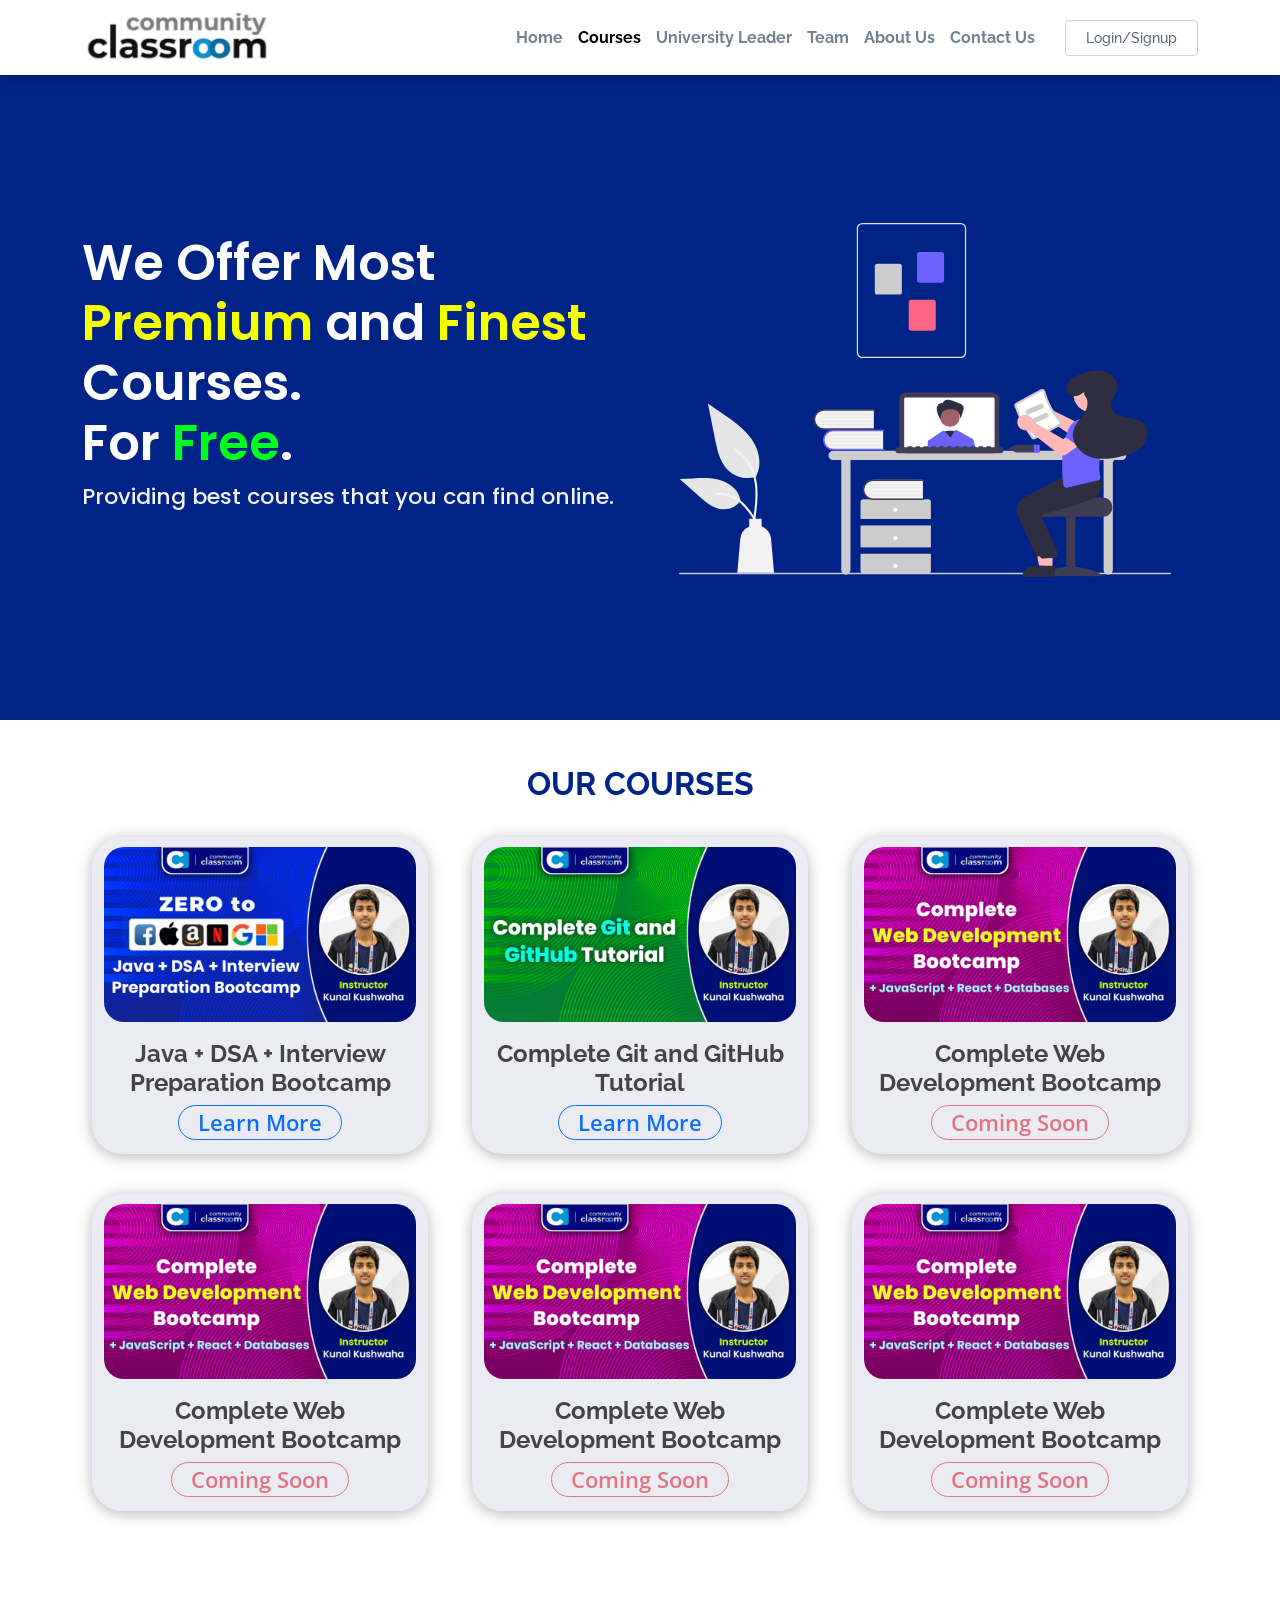
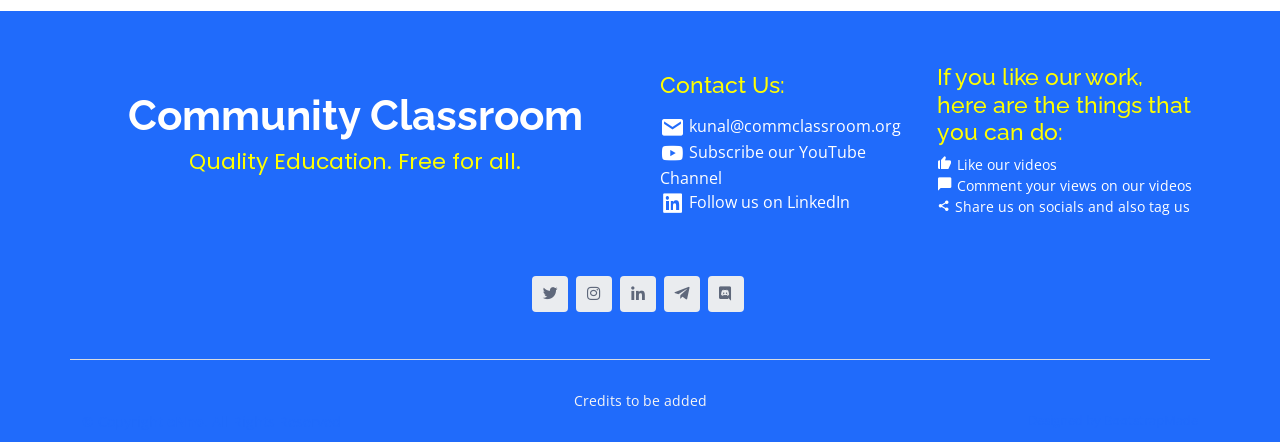
==== commit 3064405b: "Update courses.html" ====
--- a/courses.html
+++ b/courses.html
@@ -29,7 +29,7 @@
     <header id="header" class="fixed-top">
         <div class="container d-flex align-items-center justify-content-between">
 
-            <h1 class="logo"><a href="index.html"><img src="assets/img/logo2.jpg" alt="" class="img-fluid"></a></h1>
+            <h1 class="logo"><a href="index.html"><img src="assets/img/logo2.jpg" alt=""></a></h1>
 
             <nav id="navbar" class="navbar">
                 <ul>
--- a/assets/css/style.css
+++ b/assets/css/style.css
@@ -23,6 +23,25 @@
 h5,
 h6 {
     font-family: "Raleway", sans-serif;
+}
+
+/*--------------------------------------------------------------
+# Scroll-bar
+--------------------------------------------------------------*/
+
+::-webkit-scrollbar {
+    width: 0.80rem;
+    background-color: hsl(230, 12%, 90%);
+    border-radius: 0.45rem;
+}
+
+::-webkit-scrollbar-thumb {
+    background-color: hsl(230, 12%, 80%);
+    border-radius: 0.45rem;
+}
+
+::-webkit-scrollbar-thumb:hover {
+    background-color: hsl(230, 8%, 65%);
 }
 
 
@@ -62,24 +81,7 @@
 }
 
 
-.image_full{
-   display:block;
-  }
-
- .image_mobile{
-  display:none;
- }
-
-@media (max-width: 640px) and (min-width: 320px){
-  .image_full{
-   display:none;
-  }
-
-  .image_mobile{
-   display:initial;
-      text-align: center;
-  }
-}
+
 
 /*--------------------------------------------------------------
 # Header
@@ -449,7 +451,9 @@
 #hero .animated {
     animation: up-down 2s ease-in-out infinite alternate-reverse both;
 }
-
+.img-fluid{
+    animation: up-down 2s ease-in-out infinite alternate-reverse both;
+}
 @media (max-width: 991px) {
     #hero {
         height: 100vh;
@@ -462,12 +466,10 @@
 
     #hero .hero-img {
         text-align: center;
-         background-image: url(/images/arts/IMG_1447.png)
     }
 
     #hero .hero-img img {
         width: 50%;
-        background-image: url(/images/arts/IMG_1447.png)
     }
 }
 
@@ -517,6 +519,8 @@
         transform: translateY(-10px);
     }
 }
+
+
 
 
 /*--------------------------------------------------------------
@@ -955,6 +959,7 @@
 .universityleader .universityleader-btn:hover {
     background: #fff;
     color: #206bfb;
+    
     border-color: #206bfb;
 }
 
@@ -1267,12 +1272,6 @@
     }
 }
 
-
-
-
-/*--------------------------------------------------------------
-# Courses (Course Page)
---------------------------------------------------------------*/
 .coursespanel {
     background-color: #fff;
 }
@@ -1336,12 +1335,27 @@
     border-radius: 40px;
 }
 
-
-
-
-/*    Course View    */
+.icon-shape {
+    display: inline-flex;
+    align-items: center;
+    justify-content: center;
+    text-align: center;
+    vertical-align: middle
+}
+
+.text-inherit {
+    color: #18113c
+}
+
+
+
+
+/*--------------------------------------------------------------
+# Single Course Page
+--------------------------------------------------------------*/
 
 #coursename {
+    padding: 65px 0;
     width: 100%;
     height: 43vh;
     background: #002387;
@@ -1425,7 +1439,10 @@
 
 
 
-/*    Course View Main    */
+/*--------------------------------------------------------------
+# Course Content Page
+--------------------------------------------------------------*/
+
 #coursemainname {
     width: 100%;
     height: 40%;
@@ -1466,15 +1483,6 @@
     border-color: black;
 }
 
-
-
-
-
-
-
-
-
-
 .tablinks {
     float: left;
     font-weight: 400;
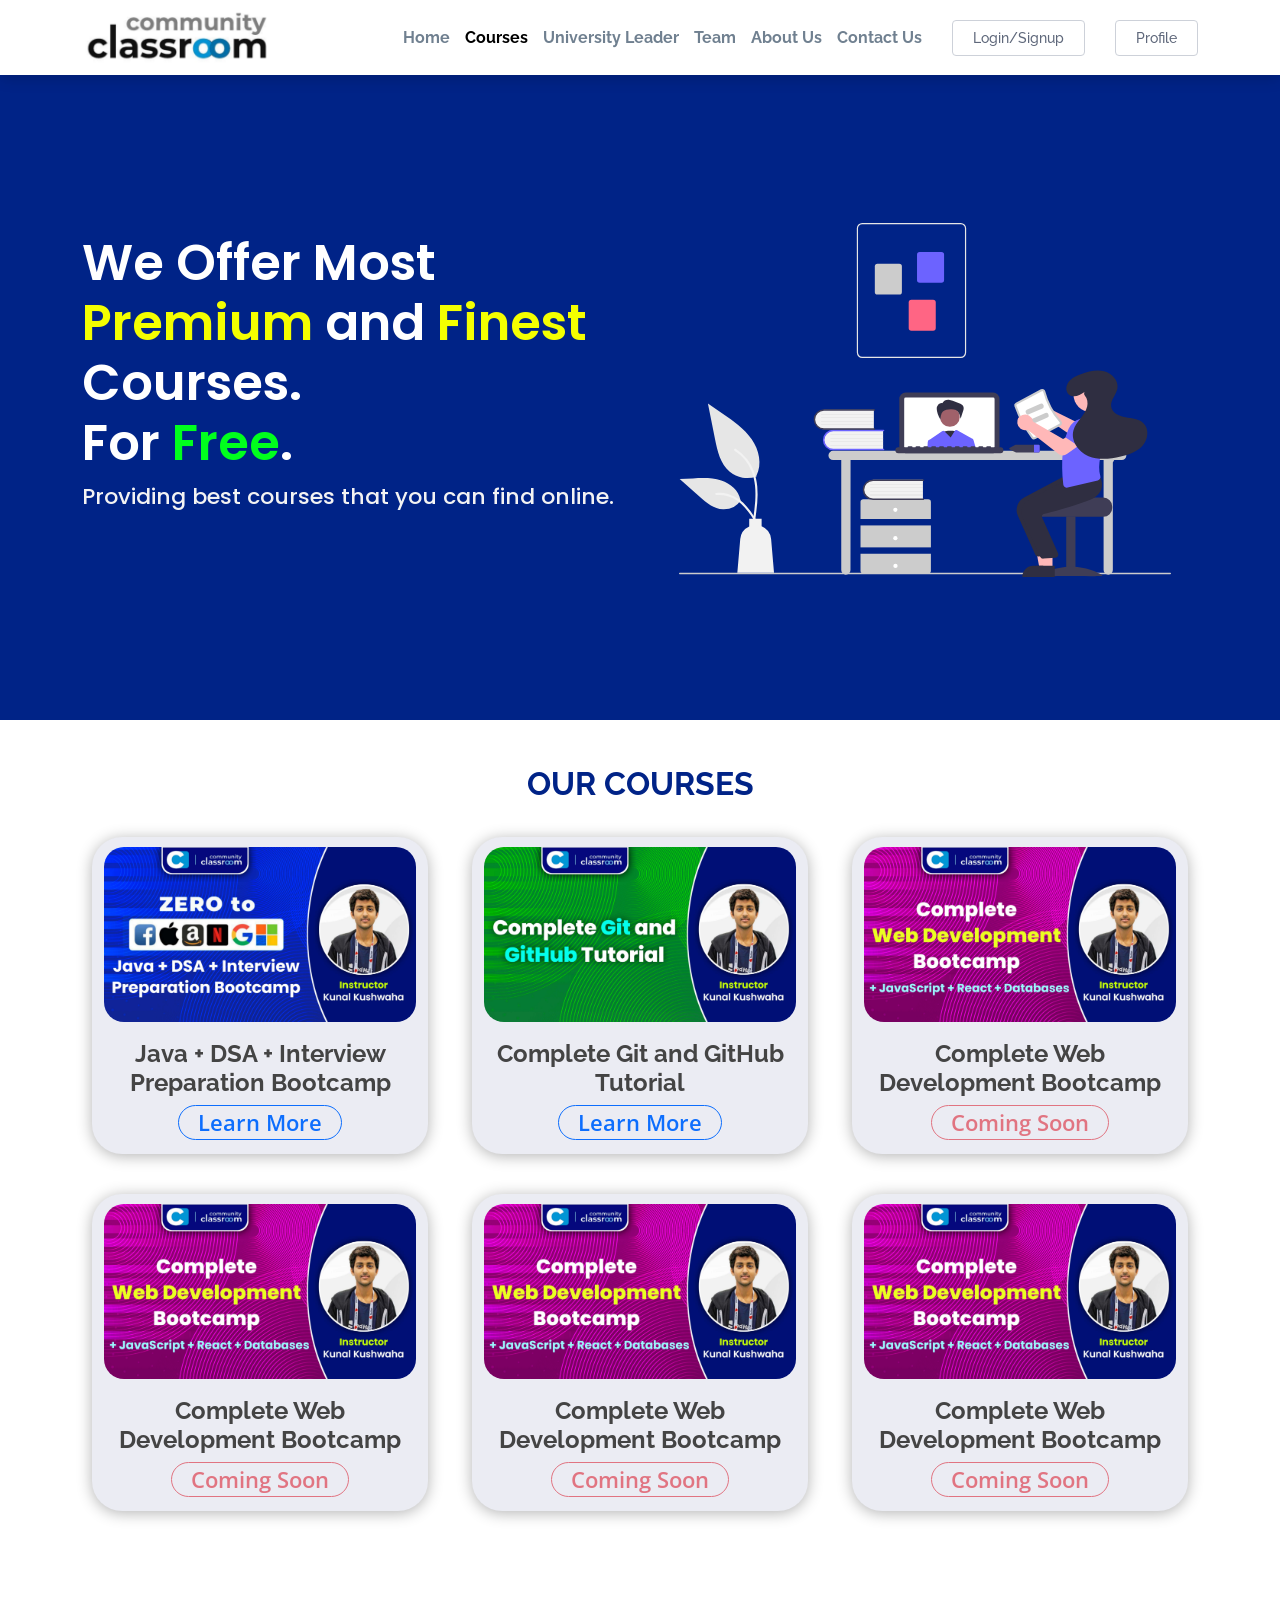
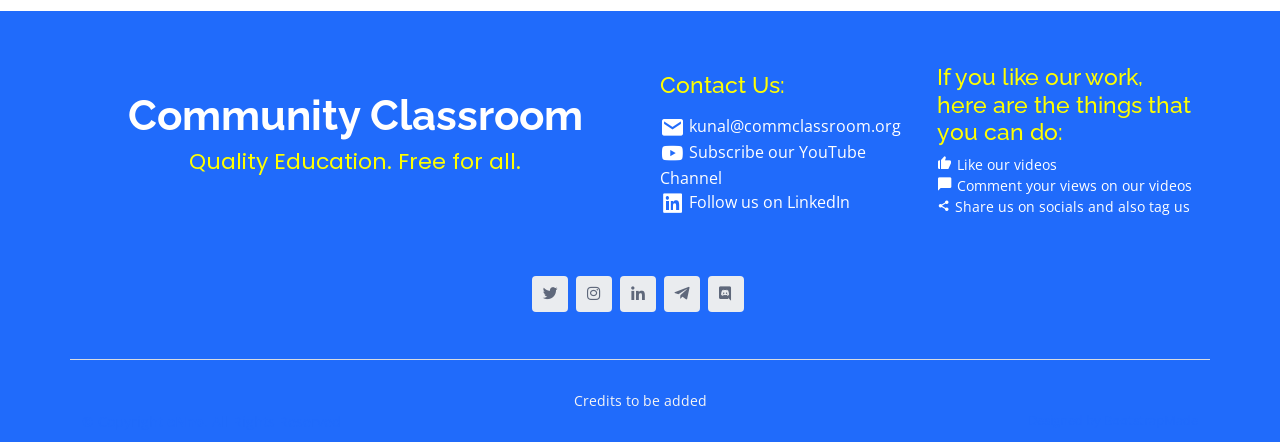
==== commit 0f17287f: "Courses Updated" ====
--- a/courses.html
+++ b/courses.html
@@ -40,6 +40,7 @@
                     <li><a class="nav-link" href="index.html#about">About Us</a></li>
                     <li><a class="nav-link scrollto" href="#contact">Contact Us</a></li>
                     <li><a class="getstarted" href="">Login/Signup</a></li>
+                    <li><a class="getstarted" href="">Profile</a></li>
                 </ul>
                 <i class="bx bx-list-ul mobile-nav-toggle"></i>
             </nav><!-- .navbar -->
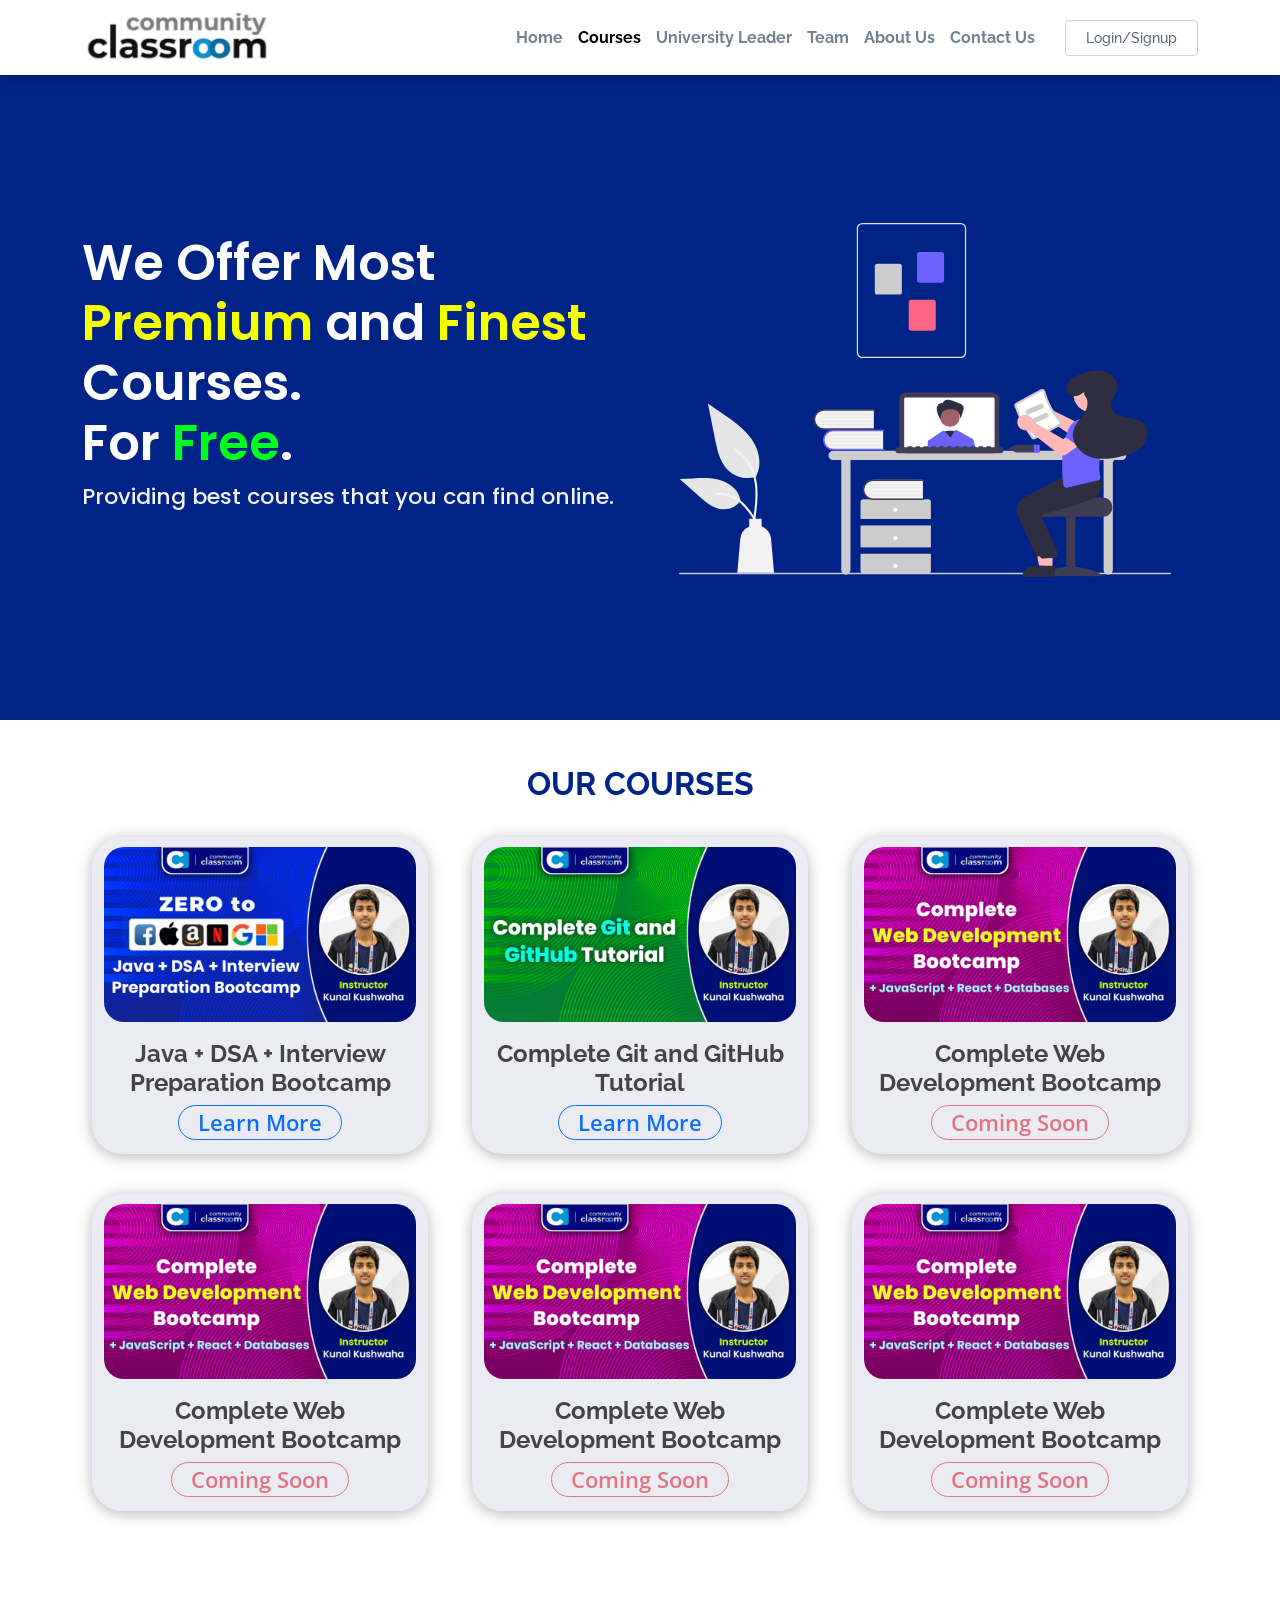
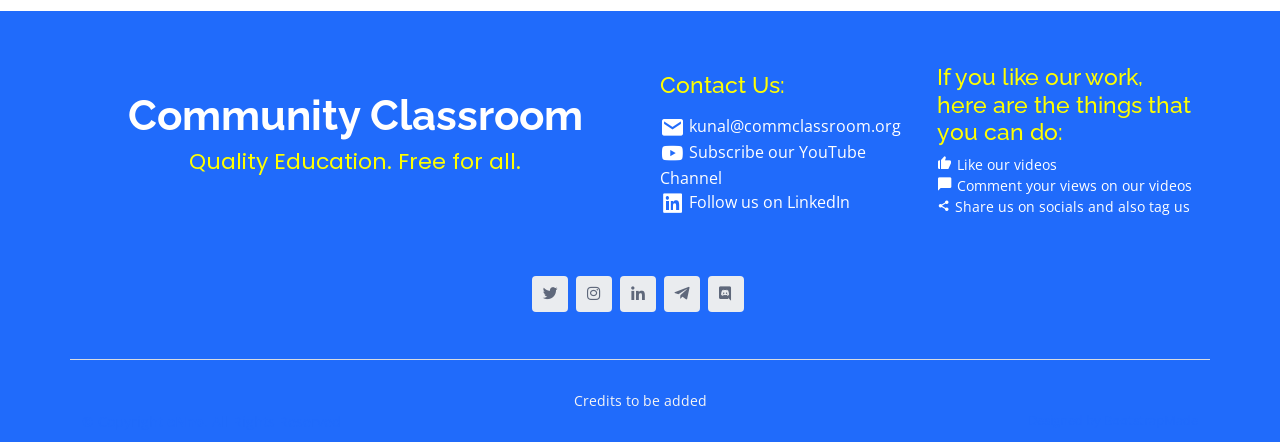
==== commit 020acf35: "Merge branch 'Aditya664:master' into Parvez" ====
--- a/courses.html
+++ b/courses.html
@@ -40,7 +40,6 @@
                     <li><a class="nav-link" href="index.html#about">About Us</a></li>
                     <li><a class="nav-link scrollto" href="#contact">Contact Us</a></li>
                     <li><a class="getstarted" href="">Login/Signup</a></li>
-                    <li><a class="getstarted" href="">Profile</a></li>
                 </ul>
                 <i class="bx bx-list-ul mobile-nav-toggle"></i>
             </nav><!-- .navbar -->
